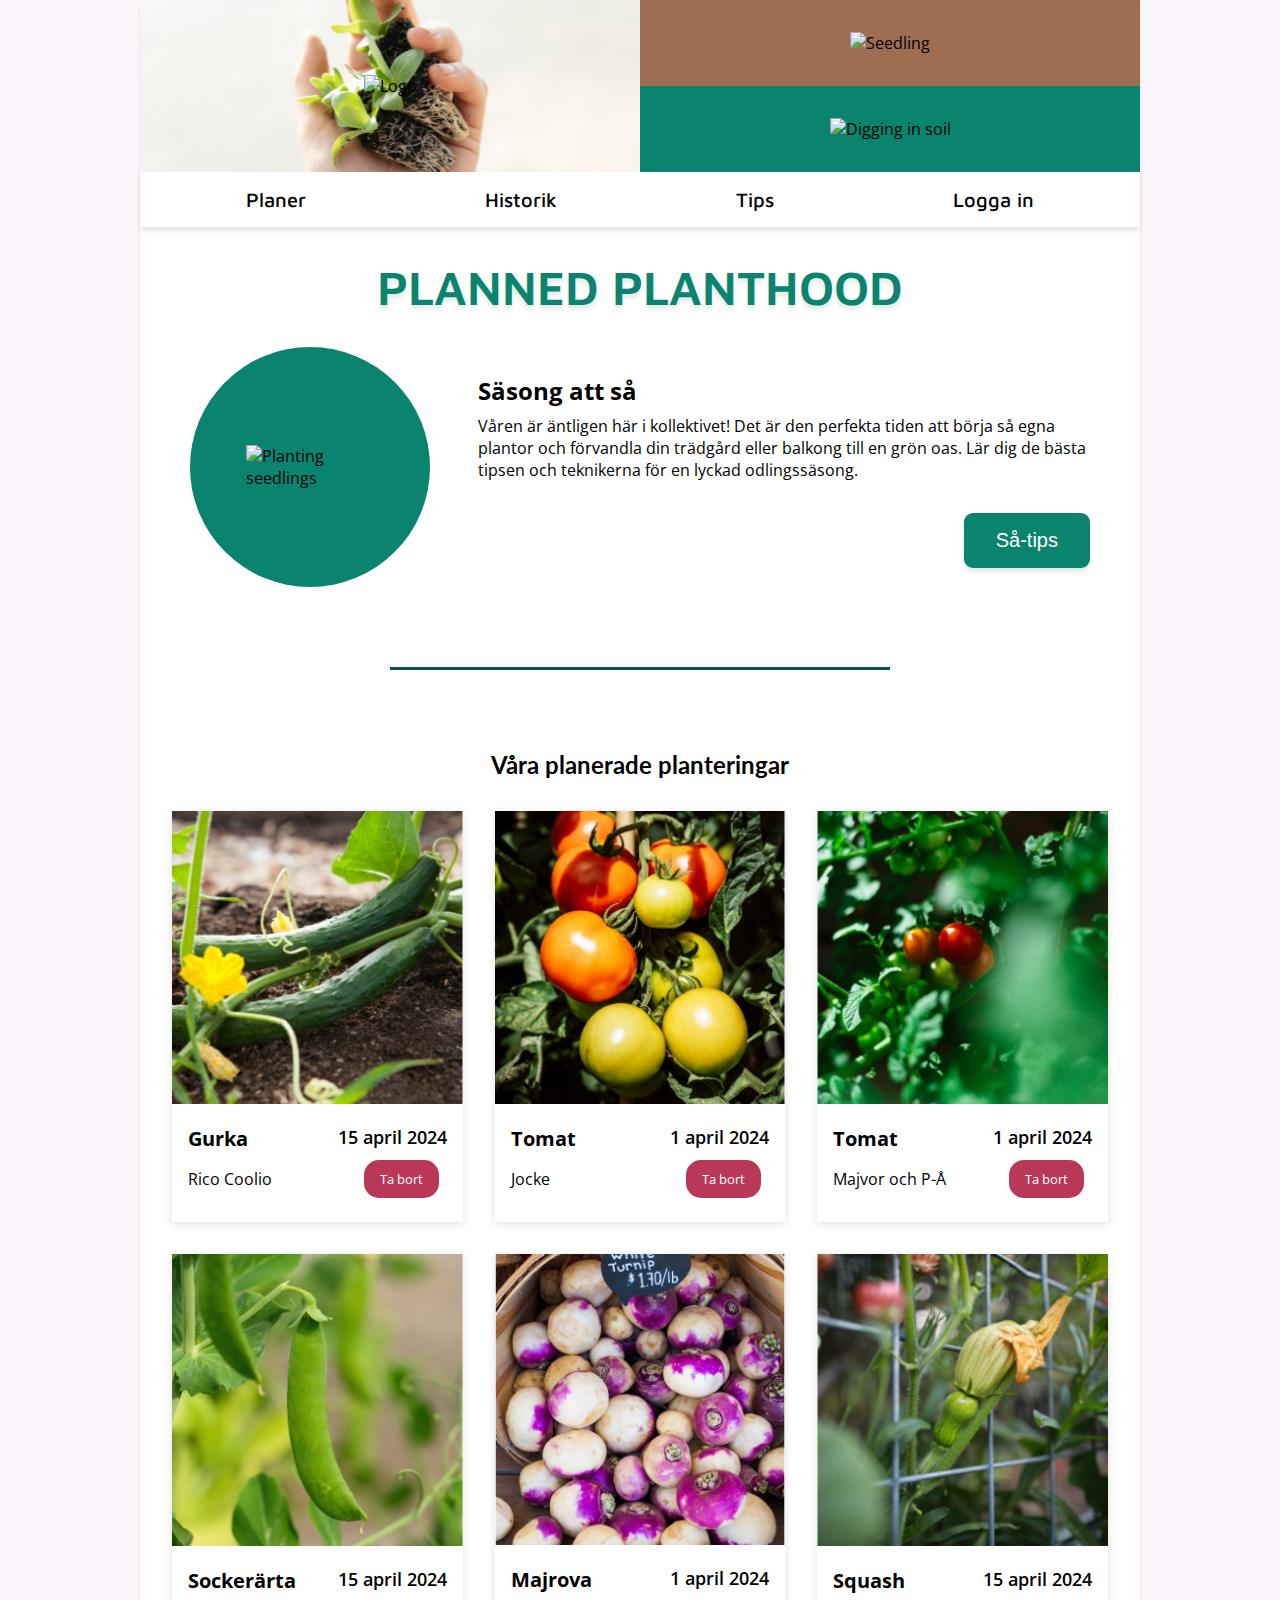
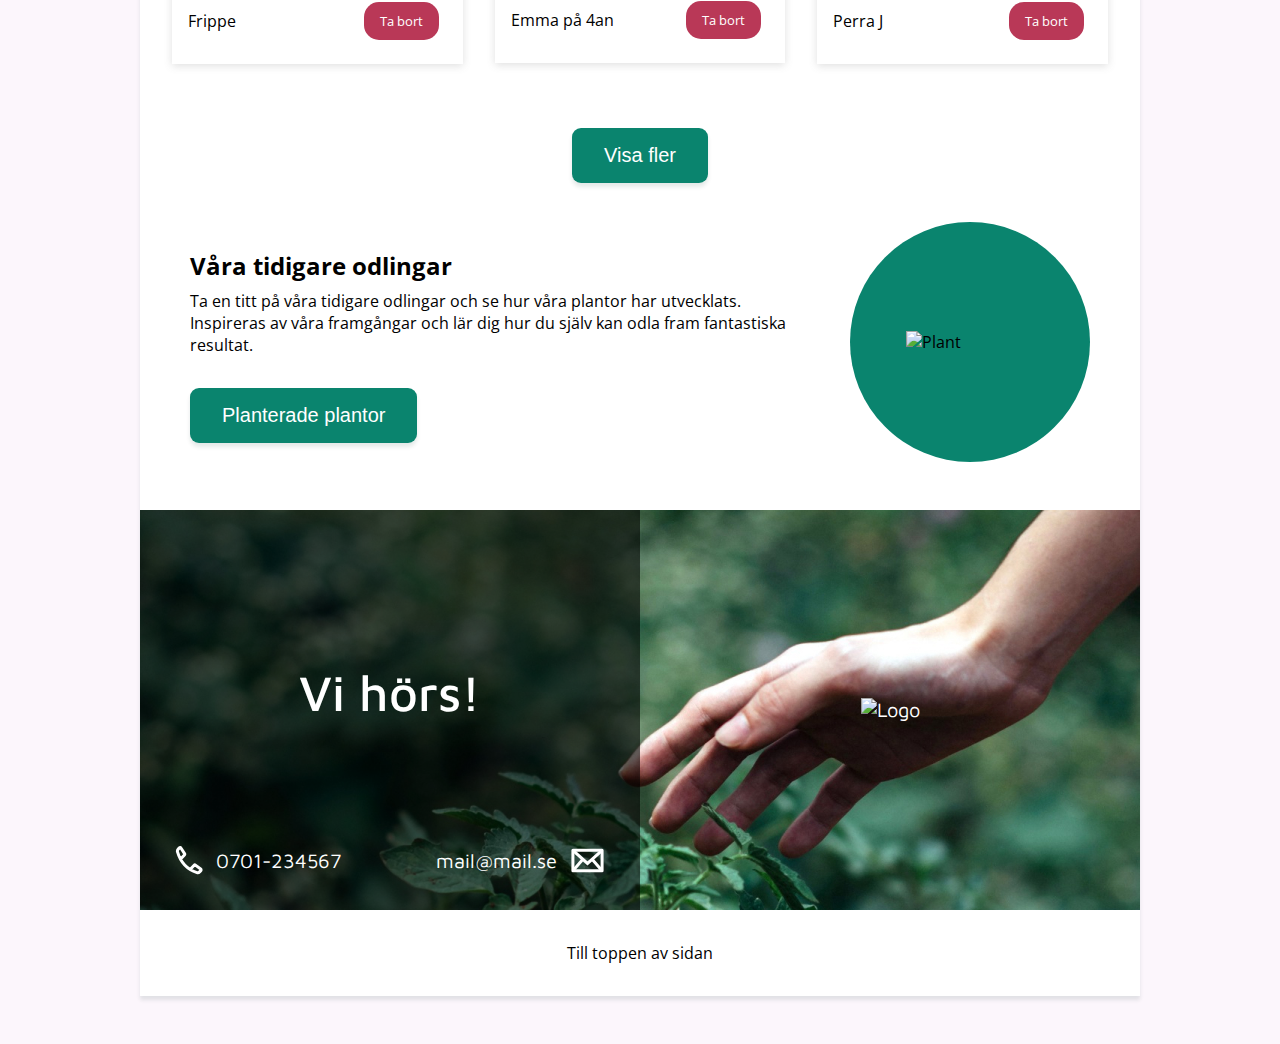
==== index.html @ ea532c71 "testing responsiveness" ====
<!DOCTYPE html>
<html lang="en">
  <head>
    <meta charset="UTF-8" />
    <meta name="viewport" content="width=device-width, initial-scale=1.0" />
    <title>Planned Planthood</title>
    <link rel="stylesheet" href="index.css" />
    <link rel="stylesheet" href="shared.css" />
    <link rel="icon" type="image/png" sizes="32x32" href="./assets/favicon.ico" />
  </head>
  <body>
    <main>
      <header>
        <section class="hero">
         <aside class="menu-svg"><a href="./mypage.html"><img src="assets/menu.svg" alt="Menu" /></a></aside>  <!-- For mobile view only -->
          <figure class="hero-box grid-1">
            <img src="./assets/Logo.svg" alt="Logo" />
            </figure>
          </aside>
          <aside class="hero-box grid-2">
            <img class="seedling" src="./assets/seedling.svg" alt="Seedling" />
          </aside>
          <aside class="hero-box grid-3">
            <img class="dig" src="./assets/dig.svg" alt="Digging in soil" />
          </aside>
        </section>
        <nav>
          <a>Planer</a>
          <a>Historik</a>
          <a>Tips</a>
          <a href="./mypage.html">Logga in</a>
        </nav>
      </header>
      <h1>PLANNED PLANTHOOD</h1>
      <article class="featured-article">
        <figure class="featured-img">
          <img src="./assets/Vectorseedpackage.svg" alt="Planting seedlings">
        </figure>
        <article class="top-article">
          <h2>Säsong att så</h2>
          <p>
            Våren är äntligen här i kollektivet! Det är den perfekta tiden att börja så egna plantor
            och förvandla din trädgård eller balkong till en grön oas. Lär dig de bästa tipsen och
            teknikerna för en lyckad odlingssäsong.
          </p>
          <button class="featured-btn">Så-tips</button>
        </article>
      </article>
      <div class="green-divider"></div>
      <section class="plantations">
        <h2>Våra planerade planteringar</h2>
        <section class="plant-grid">
          <article class="grid-box"> <figure><img src="./assets/gurka2.jpg" alt="Cucumber"></figure> <figcaption><h3>Gurka </h3><p class="date">15 april 2024</p> <p>Rico Coolio</p> <button class="remove-btn">Ta bort</button> <img class="remove-icon" src="./assets/trashcan.jpg" alt="Ta bort" /></figcaption></article>
          <article class="grid-box "><figure><img src="./assets/tomat1.jpg" alt="Tomato"></figure> <figcaption><h3>Tomat</h3><p class="date">1 april 2024</p> <p>Jocke</p> <button class="remove-btn">Ta bort</button> <img class="remove-icon" src="./assets/trashcan.jpg" alt="Ta bort" /> </figcaption></article>
          <article class="grid-box "><figure><img src="./assets/tomat2.jpg" alt="Tomato"></figure> <figcaption><h3>Tomat </h3><p class="date">1 april 2024</p> <p> Majvor och P-Å</p><button class="remove-btn">Ta bort</button> <img class="remove-icon" src="./assets/trashcan.jpg" alt="Ta bort" /> </figcaption></article>
          <article class="grid-box "><figure><img src="./assets/sockerärta.jpg" alt="Sockerärta"></figure> <figcaption><h3>Sockerärta </h3><p class="date">15 april 2024</p> <p>Frippe</p> <button class="remove-btn">Ta bort</button> <img class="remove-icon" src="./assets/trashcan.jpg" alt="Ta bort" /> </figcaption></article>
          <article class="grid-box "><figure><img src="./assets/majrova.jpg" alt="Majrova"></figure> <figcaption><h3>Majrova </h3><p class="date">1 april 2024</p> <p>Emma på 4an</p> <button class="remove-btn">Ta bort</button> <img class="remove-icon" src="./assets/trashcan.jpg" alt="Ta bort" /> </figcaption></article>
          <article class="grid-box "><figure><img src="./assets/squash.jpg" alt="Squash"></figure> <figcaption><h3>Squash </h3><p class="date">15 april 2024 </p><p>Perra J</p><button class="remove-btn">Ta bort</button> <img class="remove-icon" src="./assets/trashcan.jpg" alt="Ta bort" /> </figcaption></article>
        </section>
        <div class="grid-btn">
          <button class="featured-btn grid-btn">Visa fler</button>
        </div>
      </section>
      <article class="featured-article bottom">
        <figure class="featured-img">
          <img src="./assets/plant.svg" alt="Plant">
        </figure>
        <aside class="bottom-article">
          <h2>Våra tidigare odlingar</h2>
          <p>
            Ta en titt på våra tidigare odlingar och se hur våra plantor har utvecklats. Inspireras
            av våra framgångar och lär dig hur du själv kan odla fram fantastiska resultat.
          </p>
          <button class="featured-btn">Planterade plantor</button>
        </aside>
      </article>
      <footer>
        <div class="footer-left">
          <h2>Vi hörs!</h2>
          <div class="contact-info">
            <p><img src="./assets/phone.svg" alt="Phone" />0701-234567</p>
            <p>mail@mail.se <img src="./assets/envelope.svg" alt="Mail" /></p>
          </div>
        </div>
        <div class="footer-right">
          <figure class="logo">
            <img src="./assets/Logo.svg" alt="Logo" />
          </figure>
        </div>
      </footer>
      <section class="end-info">
        <a href="#top"> Till toppen av sidan</a>
      </section>
    </main>
  </body>
</html>
---- index.css ----
/*Header*/

header {
  display: flex;
  flex-direction: column;
  align-items: center;
  justify-content: center;
  width: 100%;
  /* max-height: 20rem */
}

.hero {
  display: grid;
  grid-template-columns: 1fr 1fr;
  width: 100%;
  position: relative;
}

.menu-svg {
  display: none;
}

.grid-1 {
  grid-row: 1 / 3;
  grid-column: 1 / 2;
  background-image: url("./assets/hero-img.jpg");
  background-repeat: no-repeat;
  background-position: center;
  background-size: cover;
}

.hero-box {
  display: flex;
  align-items: center;
  justify-content: center;
}

.grid-2 {
  grid-column: 2 / 3;
  grid-row: 1 / 2;
  background-color: var(--brown);
}

.grid-3 {
  grid-column: 2 / 3;
  grid-row: 2 / 3;
  background-color: var(--green);
}

.hero-box img {
  max-width: 70%;
  padding: 2rem 0;
}

/*First article*/

.featured-article {
  display: flex;
  align-items: center;
  width: 90%;
  font-size: 16px;
}

.featured-img {
  display: flex;
  justify-content: center;
  align-items: center;
  flex-direction: column;
  background-color: var(--green);
  border-radius: 50%;
  padding: 3rem;
  height: 15rem;
  width: 15rem;
}

.featured-img img {
  padding: 1rem;
  width: 10rem;
}

.top-article {
  display: flex;
  flex-direction: column;
  width: 90%;
  margin-left: 3rem;
}

.featured-article h2 {
  margin: 0.5rem 0;
}

.featured-btn {
  font-size: 20px;
  padding: 1rem 2rem;
  align-self: flex-end;
}

h1 {
  font-family: "Maven Pro", sans-serif;
  text-align: center;
  font-size: 48px;
  font-weight: 600;
  color: var(--green);
  margin: 2rem 0;
  text-shadow: var(--shadow);
}

.green-divider {
  background-color: #055647;
  height: 0.2rem;
  width: 50%;
  margin: 5rem 0;
  align-self: center;
}

/*Plant grid*/
.plantations > h2 {
  text-align: center;
  margin-bottom: 2rem;
  font-family: "Lato", sans-serif;
}

.plant-grid {
  display: grid;
  grid-template-columns: repeat(3, 1fr);
  align-items: start;
  justify-items: center;
  margin: 2rem;
  gap: 2rem;

  img {
    width: 90%;
  }
}

.grid-box {
  box-shadow: rgba(99, 99, 99, 0.2) 0px 2px 8px 0px;

  figcaption {
    display: grid;
    grid-template-columns: 1fr 1fr;
    justify-items: stretch;
    align-items: stretch;
    padding: 1rem;
  }

  img {
    width: 100%;
  }

  p {
    margin: 1rem 0;
  }

  figcaption h3 {
    font-size: 20px;
  }

  figcaption .date {
    text-align: end;
    font-weight: 600;
    font-size: 18px;
    margin: 0;
  }

  figcaption .remove-btn {
    width: fit-content;
    justify-self: end;
    margin: 0.5rem;
    background-color: #b93857;
    color: white;
    padding: 0 1rem;
    border-radius: 15px;
    border: none;
    font-family: "Open Sans", sans-serif;
  }

  figcaption .remove-icon {
    display: none;
  }
}

.grid-btn {
  display: flex;
  justify-content: center;
  margin: 0 0 1.2rem 0;
}

/*Second article*/

.bottom-article {
  width: 80%;
  font-size: 16px;
  margin-right: 3rem;
}

.bottom {
  flex-direction: row-reverse;
}

.bottom-article button {
  align-self: flex-start;
}

/*Footer*/

footer {
  display: grid;
  grid-template-columns: 1fr 1fr;
  width: 100%;
  margin-top: 3rem;
  background-image: url("./assets/footer.jpg");
  background-size: cover;
  background-position: center;
  color: white;
  min-height: 400px;
  font-family: "Maven Pro", sans-serif;
  font-size: 20px;
}

footer .footer-left {
  background-color: rgba(0, 0, 0, 0.6);
  color: #ffff;
  display: flex;
  flex-direction: column;
  justify-content: center;
  align-items: center;
  padding: 2rem;
}

footer h2 {
  display: flex;
  justify-content: center;
  align-items: center;
  font-size: 50px;
  font-weight: 500;
  height: 100%;
}

footer .footer-right {
  display: flex;
  justify-content: center;
  align-items: center;
}

footer .logo {
  padding: 1rem;
}

footer .contact-info {
  display: flex;
  align-items: center;
  justify-content: space-between;
  width: 100%;
  padding: 0 0.2rem;
}

footer .contact-info p {
  display: flex;
  align-items: center;
  gap: 0 0.8rem;
}

.end-info {
  padding: 2rem;
  grid-column: 1/3;
  text-align: center;
}

/** Media queries **/

@media (max-width: 800px) {
  main {
    margin-bottom: 0;
  }

  .hero {
    grid-template-columns: 1fr 1fr;
    grid-template-rows: auto auto auto;
    box-shadow: var(--shadow);
  }

  .menu-svg {
    position: absolute;
    top: 10px;
    right: 10px;
    z-index: 10;
    display: block;
    cursor: pointer;
  }

  .grid-1 {
    grid-column: 1 / 4;
    grid-row: 1 / 2;
    min-height: 60vh;
  }

  .grid-2 {
    grid-column: 1 / 2;
    grid-row: 2 / 3;
  }

  .grid-3 {
    grid-column: 2 / 4;
    grid-row: 2 / 3;
  }

  .hero-box {
    padding: 1rem;
  }

  .hero-box img {
    width: 60%;
  }

  h1 {
    font-size: 34px;
  }

  h2 {
    font-size: 22px;
  }

  .featured-btn {
    padding: 0.5rem 1.1rem;
    font-size: 18px;
  }

  .plant-grid {
    grid-template-columns: repeat(2, 1fr);
    gap: 1rem;
    margin: 1rem;
  }

  .featured-article {
    flex-direction: column-reverse;
  }

  .green-divider {
    margin: 2rem 0;
  }

  .bottom {
    flex-direction: column;
  }

  .top-article,
  .featured-btn,
  .bottom-article {
    align-self: center;
    text-align: center;
    margin: 0;
  }

  .featured-img {
    margin: 1.5rem 0;
  }

  .grid-box {

    figcaption .date,
    p {
      font-size: 10px;
    }

    figcaption h3 {
      font-size: 14px;
    }

    figcaption .remove-btn {
      display: none;
    }

    figcaption .remove-icon {
      display: block;
      width: 20px;
      height: 20px;
      align-self: center;
      justify-self: end;
      cursor: pointer;
    }

  }

  .bottom-article button {
    align-self: center;
  }

  footer {
    grid-template-columns: 1fr;
    grid-template-rows: 1fr 1fr;

    h2 {
      font-size: 30px;
    }
 

  .footer-right {
    grid-row: 1/2;
  }

  .footer-right img {
    padding: 2rem 0;
  }

  .footer-left {
    grid-row: 2/3;
  }

  .contact-info {
    padding: 0;
  }

  .contact-info p {
    gap: 0.5rem;
  }
}
 
}

@media (max-width: 600px) {
  h1 {
    font-size: 25px;
  }

  /* .plant-grid {
    grid-template-columns: 1fr;
  }
*/
}
---- shared.css ----
@import url("https://fonts.googleapis.com/css2?family=Maven+Pro:wght@400..900&display=swap");
@import url("https://fonts.googleapis.com/css2?family=Open+Sans:ital,wght@0,300..800;1,300..800&display=swap");
@import url("https://fonts.googleapis.com/css2?family=Lato:ital,wght@0,100;0,300;0,400;0,700;0,900;1,100;1,300;1,400;1,700;1,900&display=swap");
@import url("https://fonts.googleapis.com/css2?family=Inter:wght@100..900&display=swap");

:root {
  --green: #0a846e;
  --greenheader: #055647;
  --brown: #9e6d52;
  --shadow: 0 4px 4px rgba(3, 56, 47, 0.11);
}

* {
  margin: 0;
  padding: 0;
  box-sizing: border-box;
}

body {
  background-color: #fcf6fc;
  display: flex;
  flex-direction: column;
  align-items: center;
  font-family: "Open Sans", sans-serif;
  
}

main {
  background-color: #ffff;
  max-width: 1000px;
  display: flex;
  flex-direction: column;
  align-items: center;
  margin-bottom: 3rem;
  box-shadow: var(--shadow);
}

nav {
  display: flex;
  justify-content: space-around;
  width: 100%;
  padding: 1rem;
  font-family: "Maven Pro", sans-serif;
  font-size: 20px;
  color: #055647;
  font-weight: 500;
  box-shadow: 0 4px 4px rgba(3, 56, 47, 0.11);
}

a,
button {
  cursor: pointer;
}

button:hover {
  transform: scale(1.1);
  transition: 0.2s ease-in-out;
}

a {
  text-decoration: none;
  color: black;
  transition: 0.2s ease-in-out;
}

a:hover {
  transform: scale(1.1);
}

.menu-svg {
  display: none;
}

.featured-btn {
  background-color: var(--green);
  color: #ffff;
  border-radius: 9px;
  box-shadow: var(--shadow);
  border: none;
  width: max-content;
  margin-top: 2rem;
  font-weight: 500;
}

.end-info {
  padding: 2rem;
  grid-column: 1/3;
  text-align: center;
}

@media (max-width: 800px) {
  main {
    width: 100%;
    margin-bottom: 0;
  }

  nav {
    display: none;
  }

  .menu-svg {
    position: absolute;
    top: 10px;
    right: 10px;
    z-index: 10;
    display: block;
    cursor: pointer;
  }

  .featured-btn {
    font-weight: 400;
  }
}
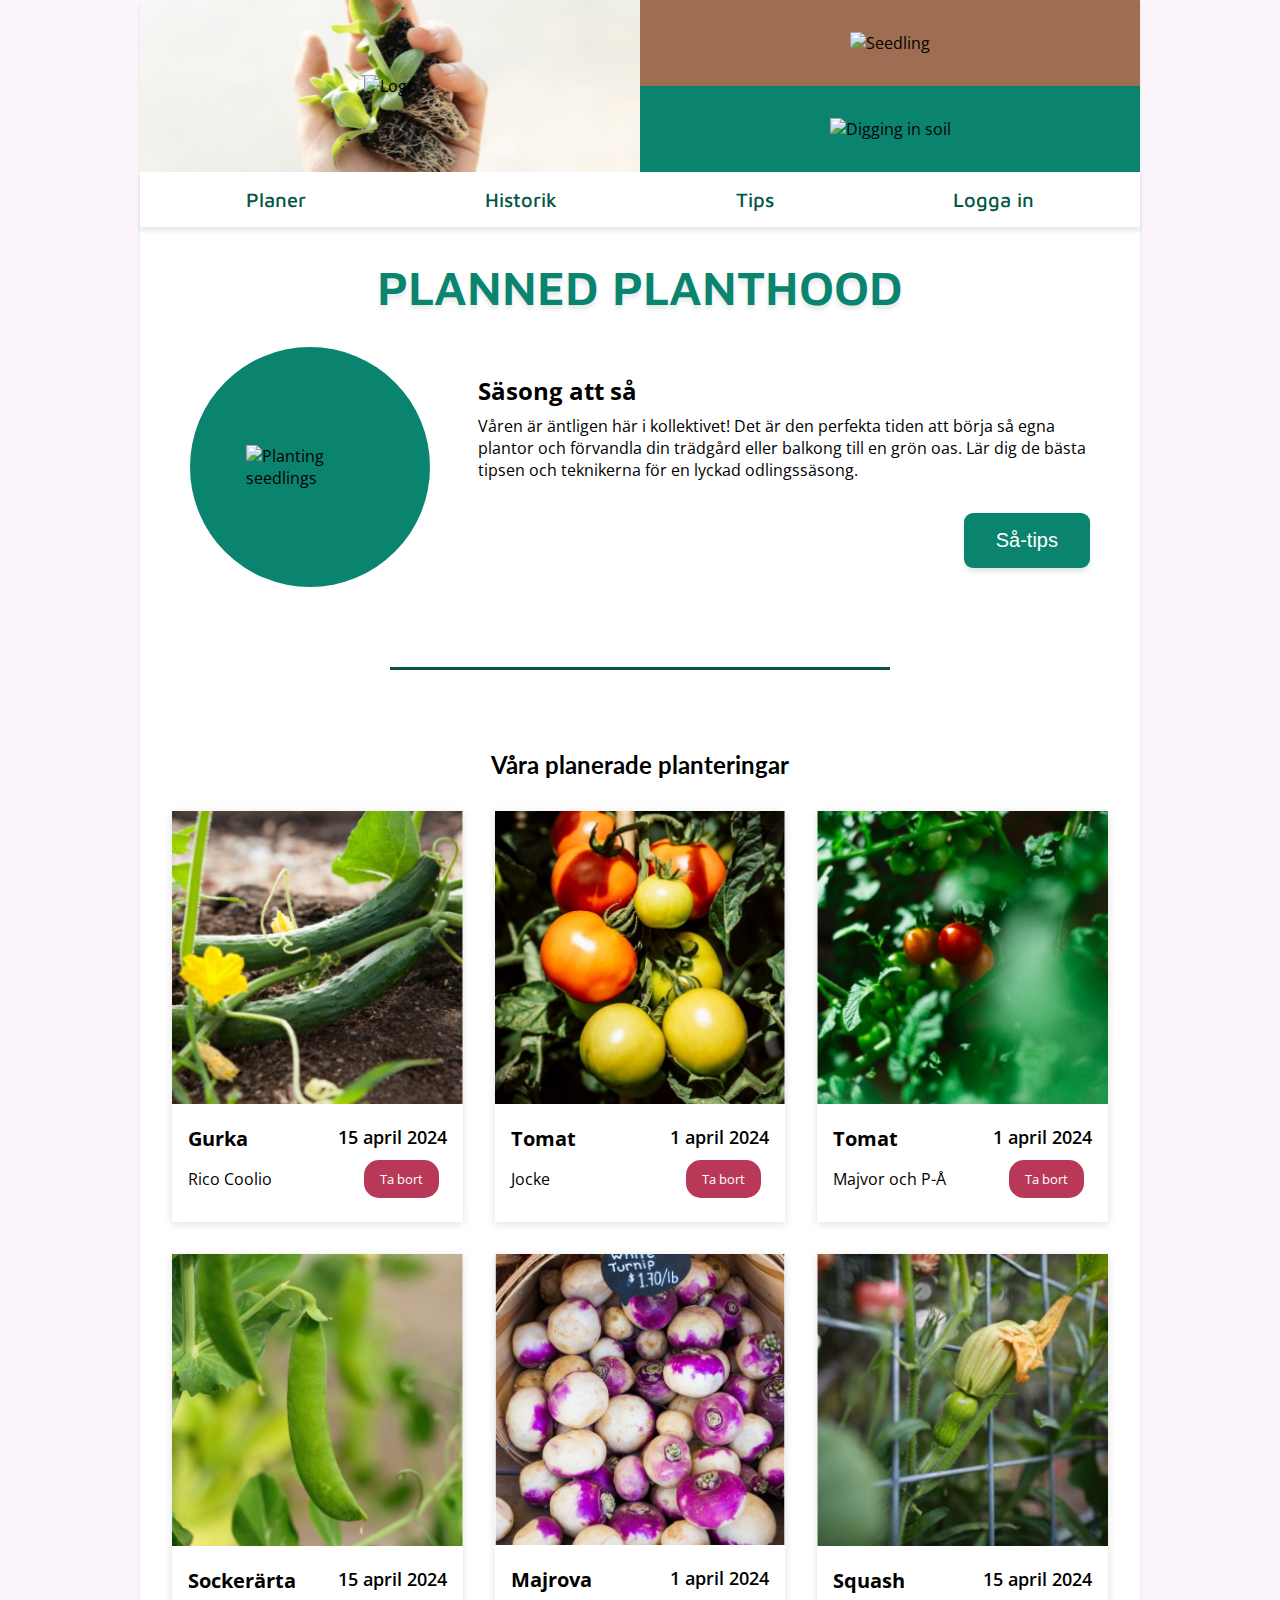
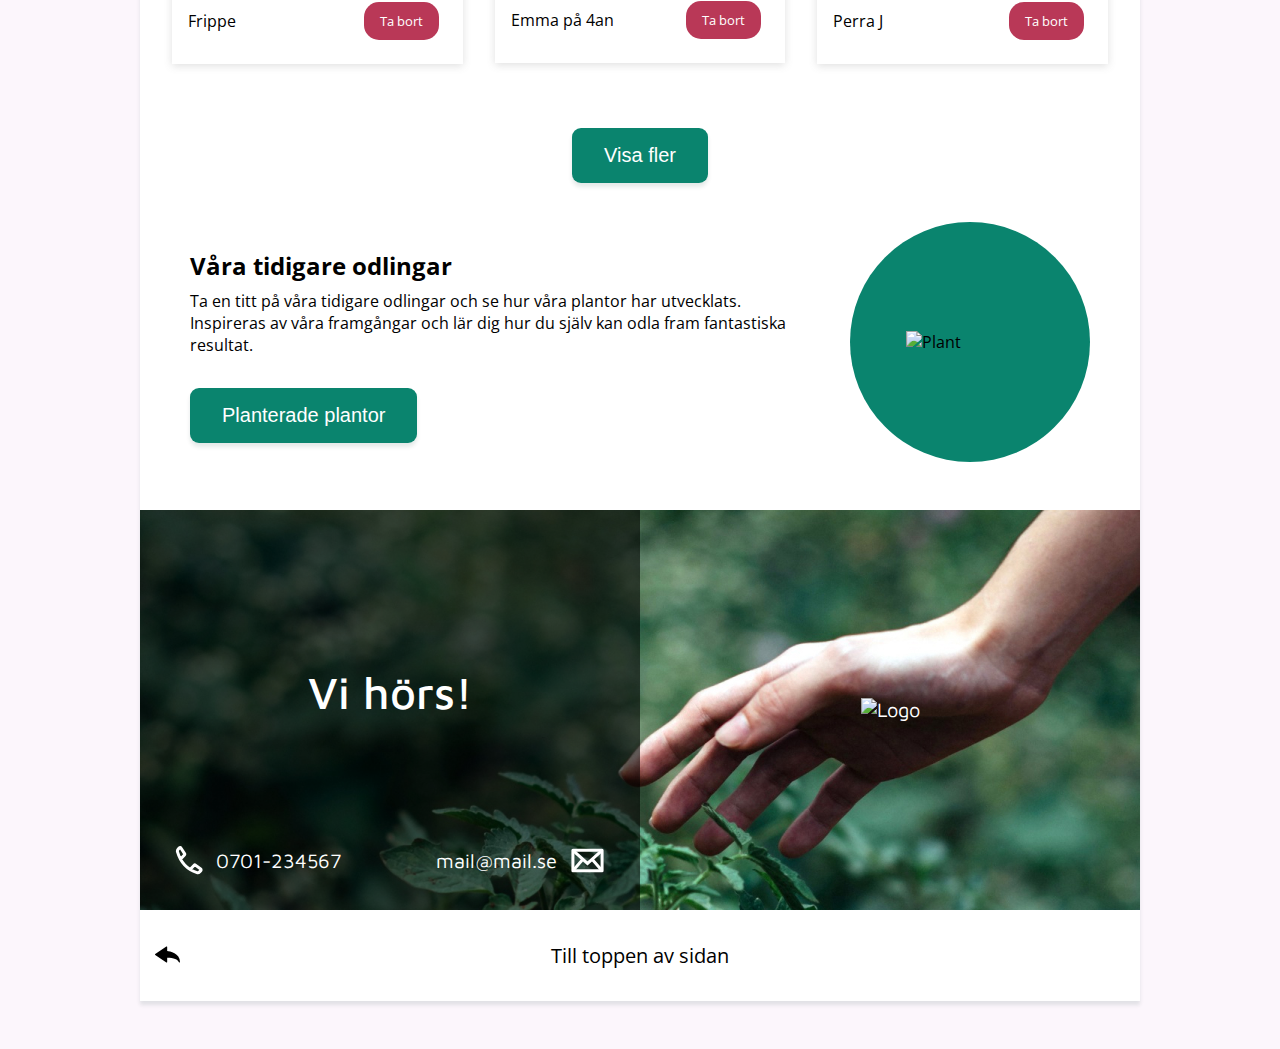
==== commit 260c2bf9: "some styling and responsiveness tweaks" ====
--- a/index.html
+++ b/index.html
@@ -9,7 +9,7 @@
     <link rel="icon" type="image/png" sizes="32x32" href="./assets/favicon.ico" />
   </head>
   <body>
-    <main>
+    <div class="wrapper"> 
       <header>
         <section class="hero">
          <aside class="menu-svg"><a href="./mypage.html"><img src="assets/menu.svg" alt="Menu" /></a></aside>  <!-- For mobile view only -->
@@ -31,6 +31,7 @@
           <a href="./mypage.html">Logga in</a>
         </nav>
       </header>
+      <main>
       <h1>PLANNED PLANTHOOD</h1>
       <article class="featured-article">
         <figure class="featured-img">
@@ -74,6 +75,7 @@
           <button class="featured-btn">Planterade plantor</button>
         </aside>
       </article>
+      </main>
       <footer>
         <div class="footer-left">
           <h2>Vi hörs!</h2>
@@ -89,8 +91,10 @@
         </div>
       </footer>
       <section class="end-info">
+        <a href="./mypage.html"><img class="back-arrow" src="./assets/back-arrow.svg" alt="Go back"></a>
         <a href="#top"> Till toppen av sidan</a>
       </section>
-    </main>
+    
+    </div>
   </body>
 </html>
--- a/index.css
+++ b/index.css
@@ -35,14 +35,20 @@
   justify-content: center;
 }
 
+.grid-2,
+.grid-3 {
+  grid-column: 2 / 3;
+  display: flex;
+  align-items: center;
+  justify-content: center;
+}
+
 .grid-2 {
-  grid-column: 2 / 3;
   grid-row: 1 / 2;
   background-color: var(--brown);
 }
 
 .grid-3 {
-  grid-column: 2 / 3;
   grid-row: 2 / 3;
   background-color: var(--green);
 }
@@ -130,53 +136,6 @@
 
   img {
     width: 90%;
-  }
-}
-
-.grid-box {
-  box-shadow: rgba(99, 99, 99, 0.2) 0px 2px 8px 0px;
-
-  figcaption {
-    display: grid;
-    grid-template-columns: 1fr 1fr;
-    justify-items: stretch;
-    align-items: stretch;
-    padding: 1rem;
-  }
-
-  img {
-    width: 100%;
-  }
-
-  p {
-    margin: 1rem 0;
-  }
-
-  figcaption h3 {
-    font-size: 20px;
-  }
-
-  figcaption .date {
-    text-align: end;
-    font-weight: 600;
-    font-size: 18px;
-    margin: 0;
-  }
-
-  figcaption .remove-btn {
-    width: fit-content;
-    justify-self: end;
-    margin: 0.5rem;
-    background-color: #b93857;
-    color: white;
-    padding: 0 1rem;
-    border-radius: 15px;
-    border: none;
-    font-family: "Open Sans", sans-serif;
-  }
-
-  figcaption .remove-icon {
-    display: none;
   }
 }
 
@@ -216,49 +175,48 @@
   min-height: 400px;
   font-family: "Maven Pro", sans-serif;
   font-size: 20px;
-}
-
-footer .footer-left {
-  background-color: rgba(0, 0, 0, 0.6);
-  color: #ffff;
-  display: flex;
-  flex-direction: column;
-  justify-content: center;
-  align-items: center;
-  padding: 2rem;
-}
-
-footer h2 {
-  display: flex;
-  justify-content: center;
-  align-items: center;
-  font-size: 50px;
-  font-weight: 500;
-  height: 100%;
-}
-
-footer .footer-right {
-  display: flex;
-  justify-content: center;
-  align-items: center;
-}
-
-footer .logo {
-  padding: 1rem;
-}
-
-footer .contact-info {
-  display: flex;
-  align-items: center;
-  justify-content: space-between;
-  width: 100%;
-  padding: 0 0.2rem;
-}
-
-footer .contact-info p {
-  display: flex;
-  align-items: center;
-  gap: 0 0.8rem;
+
+  .footer-left {
+    background-color: rgba(0, 0, 0, 0.6);
+    display: flex;
+    flex-direction: column;
+    justify-content: center;
+    align-items: center;
+    padding: 2rem;
+  }
+
+  h2 {
+    display: flex;
+    justify-content: center;
+    align-items: center;
+    font-size: 45px;
+    font-weight: 500;
+    height: 100%;
+  }
+
+  .footer-right {
+    display: flex;
+    justify-content: center;
+    align-items: center;
+  }
+
+  .logo {
+    padding: 1rem;
+  }
+
+  .contact-info {
+    display: flex;
+    align-items: center;
+    justify-content: space-between;
+    width: 100%;
+    padding: 0 0.2rem;
+  }
+
+  .contact-info p {
+    display: flex;
+    align-items: center;
+    gap: 0 0.8rem;
+  }
 }
 
 .end-info {
@@ -274,43 +232,36 @@
     margin-bottom: 0;
   }
 
-  .hero {
-    grid-template-columns: 1fr 1fr;
-    grid-template-rows: auto auto auto;
-    box-shadow: var(--shadow);
-  }
-
-  .menu-svg {
-    position: absolute;
-    top: 10px;
-    right: 10px;
-    z-index: 10;
-    display: block;
-    cursor: pointer;
-  }
-
-  .grid-1 {
-    grid-column: 1 / 4;
-    grid-row: 1 / 2;
-    min-height: 60vh;
-  }
-
-  .grid-2 {
-    grid-column: 1 / 2;
-    grid-row: 2 / 3;
-  }
-
-  .grid-3 {
-    grid-column: 2 / 4;
-    grid-row: 2 / 3;
-  }
-
-  .hero-box {
-    padding: 1rem;
-  }
-
-  .hero-box img {
-    width: 60%;
+  header {
+    .hero {
+      grid-template-columns: 1fr 1fr;
+      grid-template-rows: auto auto auto;
+      box-shadow: var(--shadow);
+    }
+
+    .grid-1 {
+      grid-column: 1 / 4;
+      grid-row: 1 / 2;
+      min-height: 60vh;
+    }
+
+    .grid-2 {
+      grid-column: 1 / 2;
+      grid-row: 2 / 3;
+    }
+
+    .grid-3 {
+      grid-column: 2 / 4;
+      grid-row: 2 / 3;
+    }
+
+    .hero-box {
+      padding: 1rem;
+    }
+
+    .hero-box img {
+      width: 60%;
+    }
   }
 
   h1 {
@@ -356,32 +307,6 @@
     margin: 1.5rem 0;
   }
 
-  .grid-box {
-
-    figcaption .date,
-    p {
-      font-size: 10px;
-    }
-
-    figcaption h3 {
-      font-size: 14px;
-    }
-
-    figcaption .remove-btn {
-      display: none;
-    }
-
-    figcaption .remove-icon {
-      display: block;
-      width: 20px;
-      height: 20px;
-      align-self: center;
-      justify-self: end;
-      cursor: pointer;
-    }
-
-  }
-
   .bottom-article button {
     align-self: center;
   }
@@ -391,40 +316,38 @@
     grid-template-rows: 1fr 1fr;
 
     h2 {
-      font-size: 30px;
-    }
- 
-
-  .footer-right {
-    grid-row: 1/2;
-  }
-
-  .footer-right img {
-    padding: 2rem 0;
-  }
-
-  .footer-left {
-    grid-row: 2/3;
-  }
-
-  .contact-info {
-    padding: 0;
-  }
-
-  .contact-info p {
-    gap: 0.5rem;
-  }
-}
- 
+      font-size: 35px;
+    }
+
+    .footer-right {
+      grid-row: 1/2;
+    }
+
+    .footer-right img {
+      padding: 2rem 0;
+    }
+
+    .footer-left {
+      grid-row: 2/3;
+      padding: 1rem;
+    }
+
+    .contact-info {
+      padding: 0;
+
+      img {
+        width: 15%;
+      }
+    }
+
+    .contact-info p {
+      gap: 0.5rem;
+    }
+  }
 }
 
 @media (max-width: 600px) {
   h1 {
     font-size: 25px;
   }
-
-  /* .plant-grid {
-    grid-template-columns: 1fr;
-  }
-*/
-}
+}
--- a/shared.css
+++ b/shared.css
@@ -22,29 +22,41 @@
   flex-direction: column;
   align-items: center;
   font-family: "Open Sans", sans-serif;
-  
-}
-
-main {
+}
+
+.wrapper {
   background-color: #ffff;
   max-width: 1000px;
+  margin-bottom: 3rem;
+  box-shadow: var(--shadow);
+}
+
+main {
   display: flex;
   flex-direction: column;
   align-items: center;
-  margin-bottom: 3rem;
-  box-shadow: var(--shadow);
-}
-
-nav {
-  display: flex;
-  justify-content: space-around;
-  width: 100%;
-  padding: 1rem;
-  font-family: "Maven Pro", sans-serif;
-  font-size: 20px;
-  color: #055647;
-  font-weight: 500;
-  box-shadow: 0 4px 4px rgba(3, 56, 47, 0.11);
+  justify-content: center;
+}
+
+header {
+  nav {
+    display: flex;
+    justify-content: space-around;
+    width: 100%;
+    padding: 1rem;
+    font-family: "Maven Pro", sans-serif;
+    font-size: 20px;
+    background-color: white;
+    font-weight: 500;
+    box-shadow: 0 4px 4px rgba(3, 56, 47, 0.11);
+  }
+  nav a {
+    color: #055647;
+  }
+
+  .menu-svg {
+    display: none;
+  }
 }
 
 a,
@@ -65,10 +77,6 @@
 
 a:hover {
   transform: scale(1.1);
-}
-
-.menu-svg {
-  display: none;
 }
 
 .featured-btn {
@@ -83,30 +91,116 @@
 }
 
 .end-info {
+  position: relative;
   padding: 2rem;
+  font-size: 20px;
   grid-column: 1/3;
   text-align: center;
+}
+
+.back-arrow {
+  position: absolute;
+  left: 15px;
+}
+
+.grid-box {
+  box-shadow: rgba(99, 99, 99, 0.2) 0px 2px 8px 0px;
+
+  figcaption {
+    display: grid;
+    grid-template-columns: 1fr 1fr;
+    justify-items: stretch;
+    align-items: stretch;
+    padding: 1rem;
+  }
+
+  img {
+    width: 100%;
+  }
+
+  p {
+    margin: 1rem 0;
+  }
+
+  figcaption h3 {
+    font-size: 20px;
+  }
+
+  figcaption .date {
+    text-align: end;
+    font-weight: 600;
+    font-size: 18px;
+    margin: 0;
+  }
+
+  figcaption .remove-btn {
+    width: fit-content;
+    justify-self: end;
+    margin: 0.5rem;
+    background-color: #b93857;
+    color: white;
+    padding: 0 1rem;
+    border-radius: 15px;
+    border: none;
+    font-family: "Open Sans", sans-serif;
+  }
+
+  figcaption .remove-icon {
+    display: none;
+  }
 }
 
 @media (max-width: 800px) {
   main {
     width: 100%;
+  }
+
+  .wrapper {
     margin-bottom: 0;
   }
 
-  nav {
-    display: none;
-  }
-
-  .menu-svg {
-    position: absolute;
-    top: 10px;
-    right: 10px;
-    z-index: 10;
-    display: block;
-    cursor: pointer;
-  }
-
+  header {
+    .menu-svg {
+      position: absolute;
+      top: 10px;
+      right: 10px;
+      z-index: 10;
+      display: block;
+      cursor: pointer;
+    }
+
+    nav {
+      display: none;
+    }
+  }
+
+  .grid-box {
+    figcaption {
+      padding: 0.5rem;
+    }
+
+    figcaption .date,
+    p {
+      font-size: 13px;
+    }
+
+    figcaption h3 {
+      font-size: 15px;
+    }
+
+    figcaption .remove-btn {
+      display: none;
+    }
+
+    figcaption .remove-icon {
+      display: block;
+      width: 20px;
+      height: 20px;
+      align-self: center;
+      justify-self: end;
+      cursor: pointer;
+    }
+  }
   .featured-btn {
     font-weight: 400;
   }
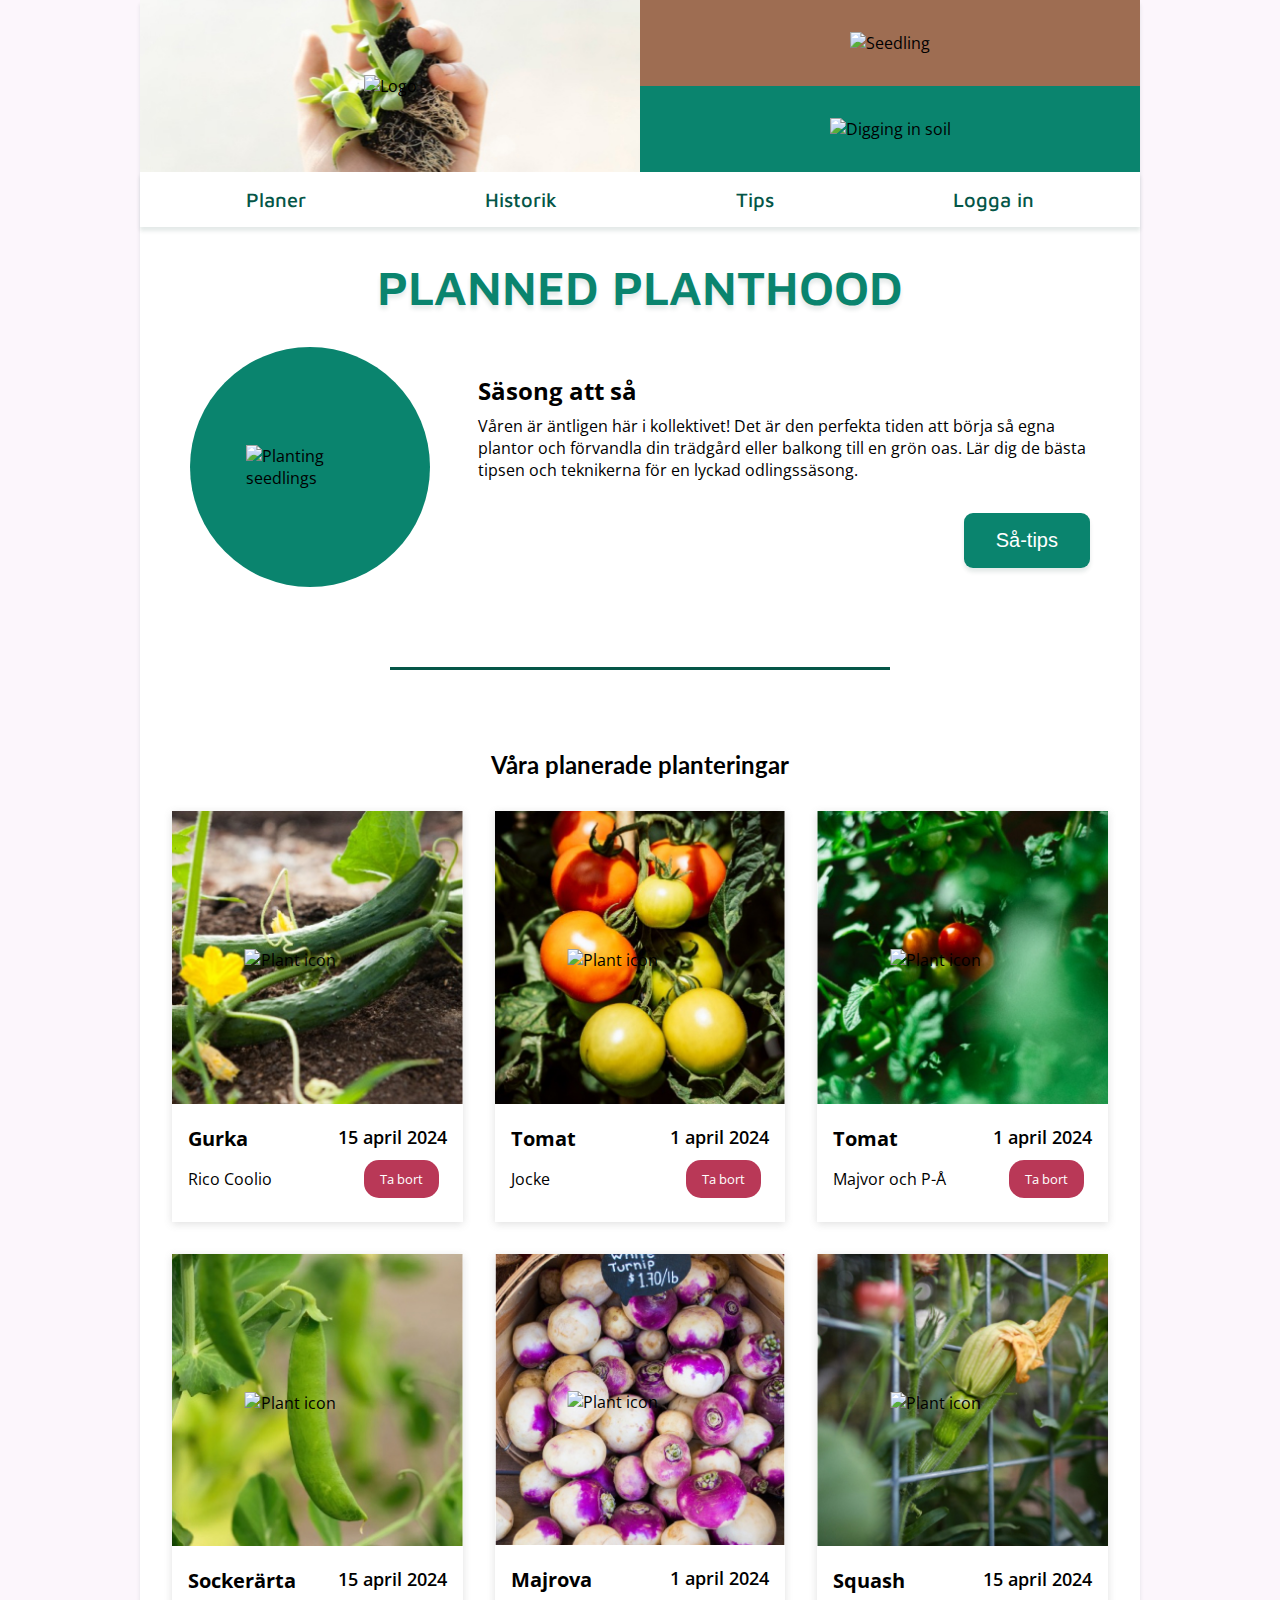
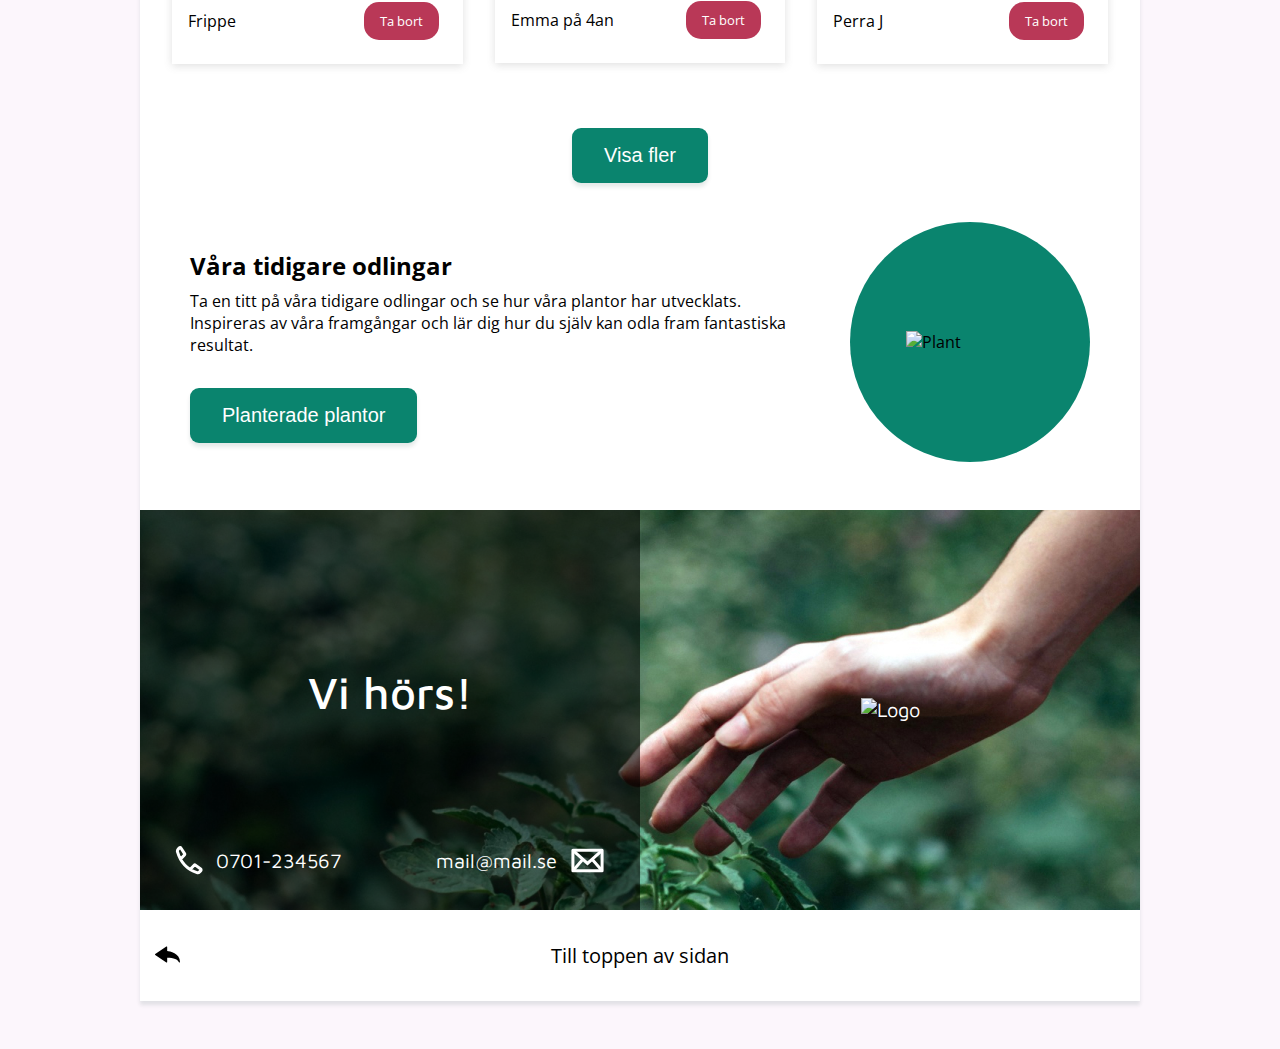
==== commit a2d30eea: "added icon overlay" ====
--- a/index.html
+++ b/index.html
@@ -51,12 +51,12 @@
       <section class="plantations">
         <h2>Våra planerade planteringar</h2>
         <section class="plant-grid">
-          <article class="grid-box"> <figure><img src="./assets/gurka2.jpg" alt="Cucumber"></figure> <figcaption><h3>Gurka </h3><p class="date">15 april 2024</p> <p>Rico Coolio</p> <button class="remove-btn">Ta bort</button> <img class="remove-icon" src="./assets/trashcan.jpg" alt="Ta bort" /></figcaption></article>
-          <article class="grid-box "><figure><img src="./assets/tomat1.jpg" alt="Tomato"></figure> <figcaption><h3>Tomat</h3><p class="date">1 april 2024</p> <p>Jocke</p> <button class="remove-btn">Ta bort</button> <img class="remove-icon" src="./assets/trashcan.jpg" alt="Ta bort" /> </figcaption></article>
-          <article class="grid-box "><figure><img src="./assets/tomat2.jpg" alt="Tomato"></figure> <figcaption><h3>Tomat </h3><p class="date">1 april 2024</p> <p> Majvor och P-Å</p><button class="remove-btn">Ta bort</button> <img class="remove-icon" src="./assets/trashcan.jpg" alt="Ta bort" /> </figcaption></article>
-          <article class="grid-box "><figure><img src="./assets/sockerärta.jpg" alt="Sockerärta"></figure> <figcaption><h3>Sockerärta </h3><p class="date">15 april 2024</p> <p>Frippe</p> <button class="remove-btn">Ta bort</button> <img class="remove-icon" src="./assets/trashcan.jpg" alt="Ta bort" /> </figcaption></article>
-          <article class="grid-box "><figure><img src="./assets/majrova.jpg" alt="Majrova"></figure> <figcaption><h3>Majrova </h3><p class="date">1 april 2024</p> <p>Emma på 4an</p> <button class="remove-btn">Ta bort</button> <img class="remove-icon" src="./assets/trashcan.jpg" alt="Ta bort" /> </figcaption></article>
-          <article class="grid-box "><figure><img src="./assets/squash.jpg" alt="Squash"></figure> <figcaption><h3>Squash </h3><p class="date">15 april 2024 </p><p>Perra J</p><button class="remove-btn">Ta bort</button> <img class="remove-icon" src="./assets/trashcan.jpg" alt="Ta bort" /> </figcaption></article>
+          <article class="grid-box"> <figure class="grid-img"><img src="./assets/gurka2.jpg" alt="Cucumber"> <img class="img-icon" src="./assets/plant.svg" alt="Plant icon"></figure> <figcaption><h3>Gurka </h3><p class="date">15 april 2024</p> <p>Rico Coolio</p> <button class="remove-btn">Ta bort</button> <img class="remove-icon" src="./assets/trashcan.jpg" alt="Ta bort" /></figcaption></article>
+          <article class="grid-box "><figure class="grid-img"><img src="./assets/tomat1.jpg" alt="Tomato"><img class="img-icon" src="./assets/plant.svg" alt="Plant icon"></figure> <figcaption><h3>Tomat</h3><p class="date">1 april 2024</p> <p>Jocke</p> <button class="remove-btn">Ta bort</button> <img class="remove-icon" src="./assets/trashcan.jpg" alt="Ta bort" /> </figcaption></article>
+          <article class="grid-box "><figure class="grid-img"><img src="./assets/tomat2.jpg" alt="Tomato"><img class="img-icon" src="./assets/plant.svg" alt="Plant icon"></figure> <figcaption><h3>Tomat </h3><p class="date">1 april 2024</p> <p> Majvor och P-Å</p><button class="remove-btn">Ta bort</button> <img class="remove-icon" src="./assets/trashcan.jpg" alt="Ta bort" /> </figcaption></article>
+          <article class="grid-box "><figure class="grid-img"><img src="./assets/sockerärta.jpg" alt="Sockerärta"><img class="img-icon" src="./assets/plant.svg" alt="Plant icon"></figure> <figcaption><h3>Sockerärta </h3><p class="date">15 april 2024</p> <p>Frippe</p> <button class="remove-btn">Ta bort</button> <img class="remove-icon" src="./assets/trashcan.jpg" alt="Ta bort" /> </figcaption></article>
+          <article class="grid-box "><figure class="grid-img"><img src="./assets/majrova.jpg" alt="Majrova"><img class="img-icon" src="./assets/plant.svg" alt="Plant icon"></figure> <figcaption><h3>Majrova </h3><p class="date">1 april 2024</p> <p>Emma på 4an</p> <button class="remove-btn">Ta bort</button> <img class="remove-icon" src="./assets/trashcan.jpg" alt="Ta bort" /> </figcaption></article>
+          <article class="grid-box "><figure class="grid-img"><img src="./assets/squash.jpg" alt="Squash"><img class="img-icon" src="./assets/plant.svg" alt="Plant icon"></figure> <figcaption><h3>Squash </h3><p class="date">15 april 2024 </p><p>Perra J</p><button class="remove-btn">Ta bort</button> <img class="remove-icon" src="./assets/trashcan.jpg" alt="Ta bort" /> </figcaption></article>
         </section>
         <div class="grid-btn">
           <button class="featured-btn grid-btn">Visa fler</button>
--- a/shared.css
+++ b/shared.css
@@ -106,6 +106,20 @@
 .grid-box {
   box-shadow: rgba(99, 99, 99, 0.2) 0px 2px 8px 0px;
 
+  .grid-img {
+  position: relative;
+  width: 100%;
+  height: auto;
+  }
+
+  .img-icon {
+    position: absolute;
+    top: 50%;
+    left: 50%;
+    transform: translate(-50%, -50%);
+    width: 50%;
+}
+
   figcaption {
     display: grid;
     grid-template-columns: 1fr 1fr;
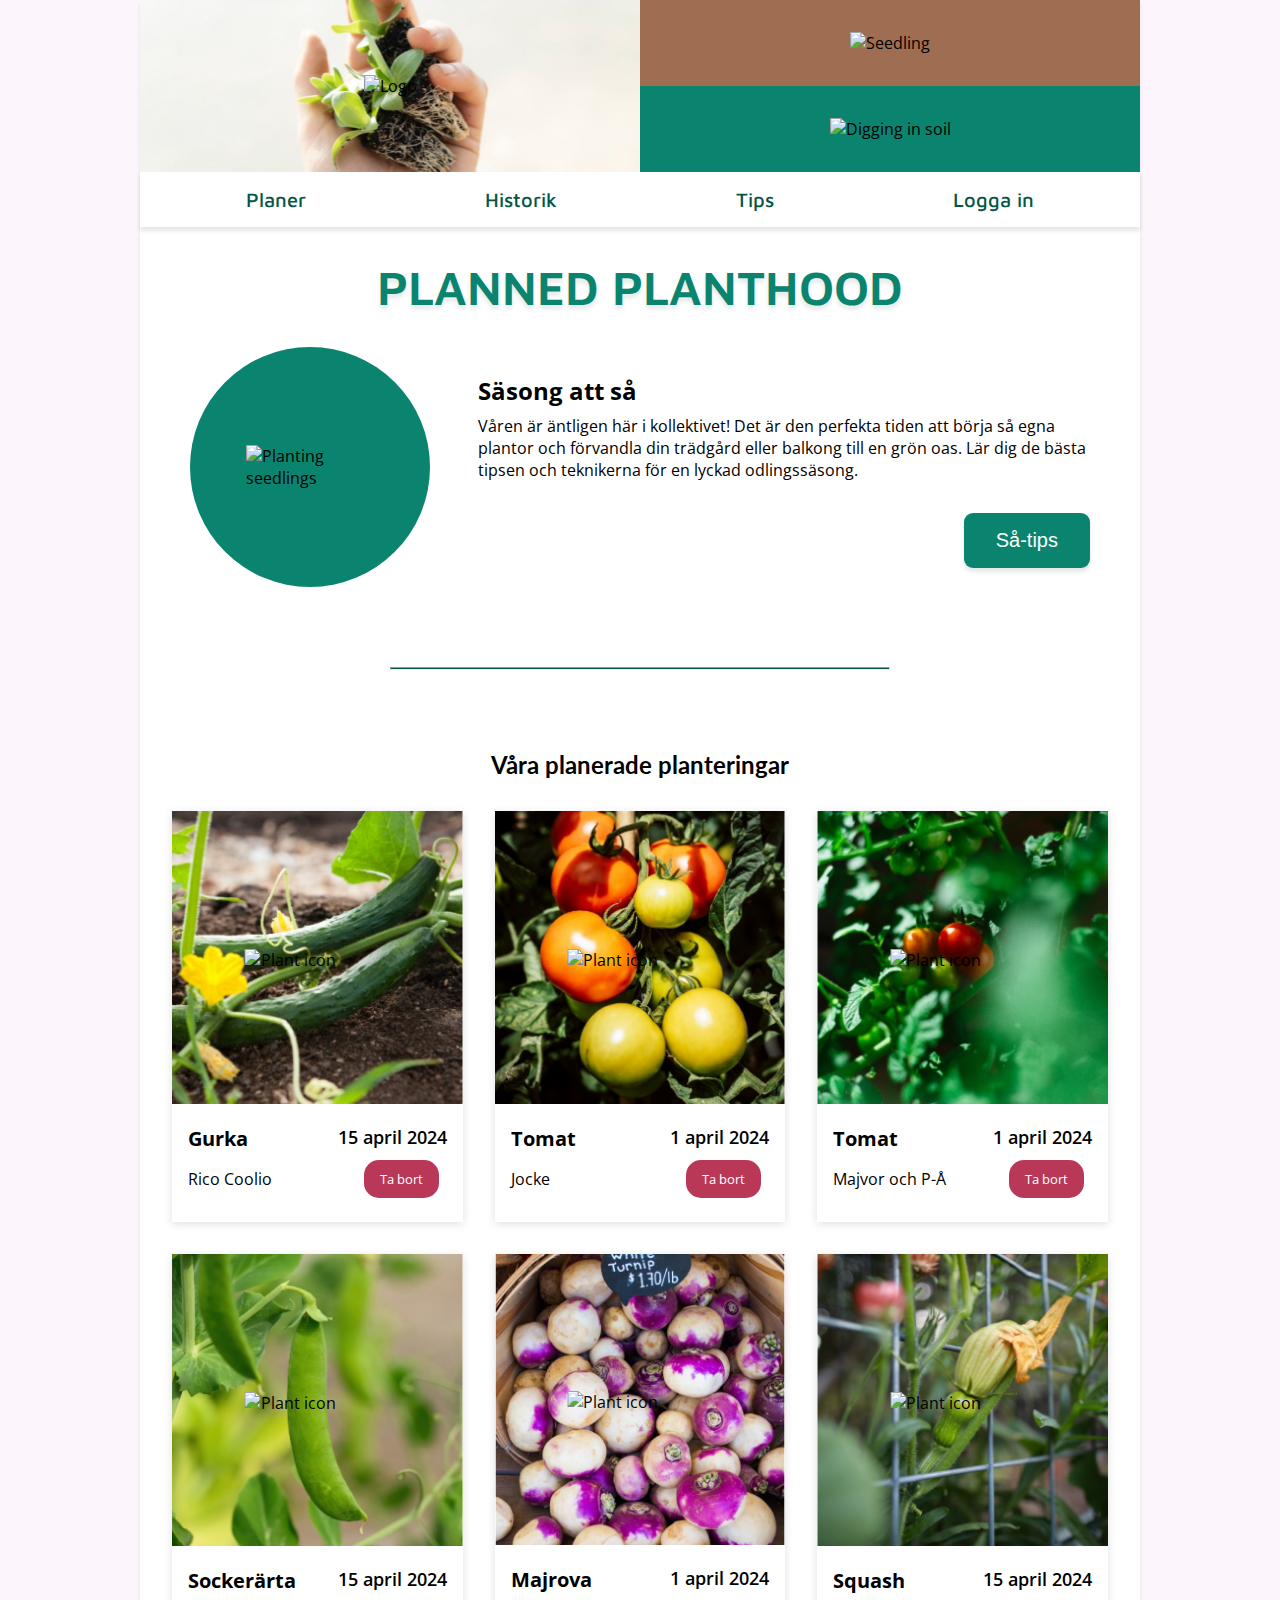
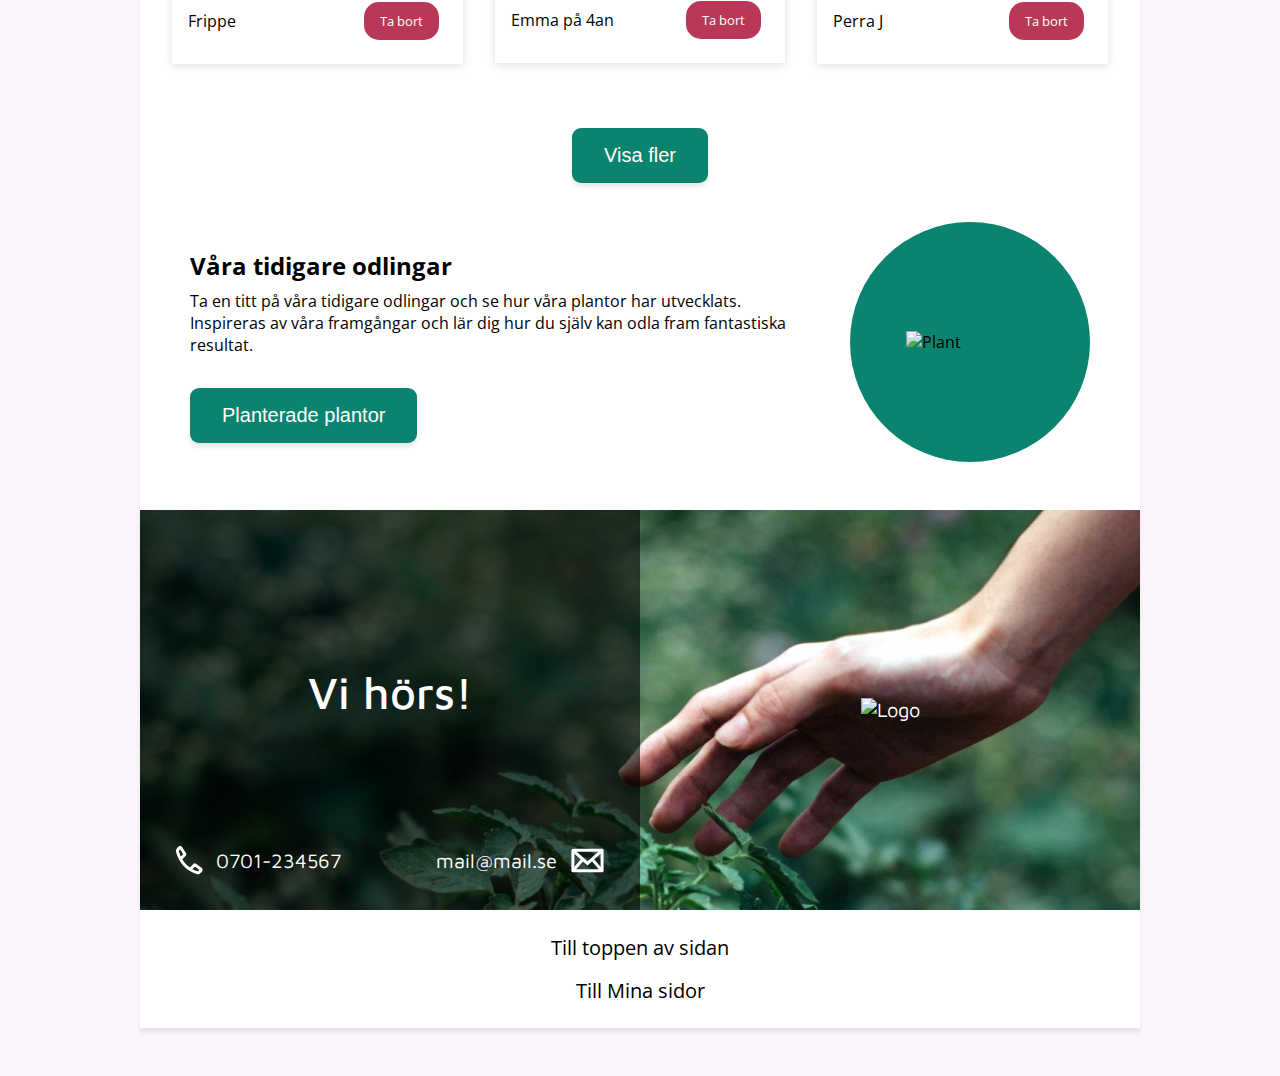
==== commit d9019941: "added link between pages" ====
--- a/index.html
+++ b/index.html
@@ -5,17 +5,17 @@
     <meta name="viewport" content="width=device-width, initial-scale=1.0" />
     <title>Planned Planthood</title>
     <link rel="stylesheet" href="index.css" />
-    <link rel="stylesheet" href="shared.css" />
+    <link rel="stylesheet" href="sharedstyles.css" />
     <link rel="icon" type="image/png" sizes="32x32" href="./assets/favicon.ico" />
   </head>
   <body>
-    <div class="wrapper"> 
+    <div class="wrapper">
       <header>
         <section class="hero">
-         <aside class="menu-svg"><a href="./mypage.html"><img src="assets/menu.svg" alt="Menu" /></a></aside>  <!-- For mobile view only -->
+          <aside class="menu-svg"><a href="./mypage.html"><img src="assets/menu.svg" alt="Menu" /></a></aside> <!-- For mobile view only -->
           <figure class="hero-box grid-1">
             <img src="./assets/Logo.svg" alt="Logo" />
-            </figure>
+          </figure>
           </aside>
           <aside class="hero-box grid-2">
             <img class="seedling" src="./assets/seedling.svg" alt="Seedling" />
@@ -25,76 +25,123 @@
           </aside>
         </section>
         <nav>
-          <a>Planer</a>
-          <a>Historik</a>
-          <a>Tips</a>
+          <a href="#">Planer</a>
+          <a href="#">Historik</a>
+          <a href="#">Tips</a>
           <a href="./mypage.html">Logga in</a>
         </nav>
       </header>
       <main>
-      <h1>PLANNED PLANTHOOD</h1>
-      <article class="featured-article">
-        <figure class="featured-img">
-          <img src="./assets/Vectorseedpackage.svg" alt="Planting seedlings">
-        </figure>
-        <article class="top-article">
-          <h2>Säsong att så</h2>
-          <p>
-            Våren är äntligen här i kollektivet! Det är den perfekta tiden att börja så egna plantor
-            och förvandla din trädgård eller balkong till en grön oas. Lär dig de bästa tipsen och
-            teknikerna för en lyckad odlingssäsong.
-          </p>
-          <button class="featured-btn">Så-tips</button>
+        <h1>PLANNED PLANTHOOD</h1>
+        <article class="featured-article">
+          <figure class="featured-img">
+            <img src="./assets/Vectorseedpackage.svg" alt="Planting seedlings">
+          </figure>
+          <section class="top-article">
+            <h2>Säsong att så</h2>
+            <p>
+              Våren är äntligen här i kollektivet! Det är den perfekta tiden att börja så egna plantor
+              och förvandla din trädgård eller balkong till en grön oas. Lär dig de bästa tipsen och
+              teknikerna för en lyckad odlingssäsong.
+            </p>
+            <button class="featured-btn">Så-tips</button>
+          </section>
         </article>
-      </article>
-      <div class="green-divider"></div>
-      <section class="plantations">
-        <h2>Våra planerade planteringar</h2>
-        <section class="plant-grid">
-          <article class="grid-box"> <figure class="grid-img"><img src="./assets/gurka2.jpg" alt="Cucumber"> <img class="img-icon" src="./assets/plant.svg" alt="Plant icon"></figure> <figcaption><h3>Gurka </h3><p class="date">15 april 2024</p> <p>Rico Coolio</p> <button class="remove-btn">Ta bort</button> <img class="remove-icon" src="./assets/trashcan.jpg" alt="Ta bort" /></figcaption></article>
-          <article class="grid-box "><figure class="grid-img"><img src="./assets/tomat1.jpg" alt="Tomato"><img class="img-icon" src="./assets/plant.svg" alt="Plant icon"></figure> <figcaption><h3>Tomat</h3><p class="date">1 april 2024</p> <p>Jocke</p> <button class="remove-btn">Ta bort</button> <img class="remove-icon" src="./assets/trashcan.jpg" alt="Ta bort" /> </figcaption></article>
-          <article class="grid-box "><figure class="grid-img"><img src="./assets/tomat2.jpg" alt="Tomato"><img class="img-icon" src="./assets/plant.svg" alt="Plant icon"></figure> <figcaption><h3>Tomat </h3><p class="date">1 april 2024</p> <p> Majvor och P-Å</p><button class="remove-btn">Ta bort</button> <img class="remove-icon" src="./assets/trashcan.jpg" alt="Ta bort" /> </figcaption></article>
-          <article class="grid-box "><figure class="grid-img"><img src="./assets/sockerärta.jpg" alt="Sockerärta"><img class="img-icon" src="./assets/plant.svg" alt="Plant icon"></figure> <figcaption><h3>Sockerärta </h3><p class="date">15 april 2024</p> <p>Frippe</p> <button class="remove-btn">Ta bort</button> <img class="remove-icon" src="./assets/trashcan.jpg" alt="Ta bort" /> </figcaption></article>
-          <article class="grid-box "><figure class="grid-img"><img src="./assets/majrova.jpg" alt="Majrova"><img class="img-icon" src="./assets/plant.svg" alt="Plant icon"></figure> <figcaption><h3>Majrova </h3><p class="date">1 april 2024</p> <p>Emma på 4an</p> <button class="remove-btn">Ta bort</button> <img class="remove-icon" src="./assets/trashcan.jpg" alt="Ta bort" /> </figcaption></article>
-          <article class="grid-box "><figure class="grid-img"><img src="./assets/squash.jpg" alt="Squash"><img class="img-icon" src="./assets/plant.svg" alt="Plant icon"></figure> <figcaption><h3>Squash </h3><p class="date">15 april 2024 </p><p>Perra J</p><button class="remove-btn">Ta bort</button> <img class="remove-icon" src="./assets/trashcan.jpg" alt="Ta bort" /> </figcaption></article>
+        <hr class="green-divider"></hr>
+        <section class="plantations">
+          <h2>Våra planerade planteringar</h2>
+          <section class="plant-grid">
+            <article class="grid-box">
+              <figure class="grid-img"><img src="./assets/gurka2.jpg" alt="Cucumber"> <img class="img-icon" src="./assets/plant.svg" alt="Plant icon"></figure>
+              <figcaption>
+                <h3>Gurka </h3>
+                <p class="date">15 april 2024</p>
+                <p>Rico Coolio</p>
+                <button class="remove-btn">Ta bort</button> <img class="remove-icon" src="./assets/trashcan.jpg" alt="Ta bort" />
+              </figcaption>
+            </article>
+            <article class="grid-box ">
+              <figure class="grid-img"><img src="./assets/tomat1.jpg" alt="Tomato"><img class="img-icon" src="./assets/plant.svg" alt="Plant icon"></figure>
+              <figcaption>
+                <h3>Tomat</h3>
+                <p class="date">1 april 2024</p>
+                <p>Jocke</p>
+                <button class="remove-btn">Ta bort</button> <img class="remove-icon" src="./assets/trashcan.jpg" alt="Ta bort" /> 
+              </figcaption>
+            </article>
+            <article class="grid-box ">
+              <figure class="grid-img"><img src="./assets/tomat2.jpg" alt="Tomato"><img class="img-icon" src="./assets/plant.svg" alt="Plant icon"></figure>
+              <figcaption>
+                <h3>Tomat </h3>
+                <p class="date">1 april 2024</p>
+                <p> Majvor och P-Å</p>
+                <button class="remove-btn">Ta bort</button> <img class="remove-icon" src="./assets/trashcan.jpg" alt="Ta bort" /> 
+              </figcaption>
+            </article>
+            <article class="grid-box ">
+              <figure class="grid-img"><img src="./assets/sockerärta.jpg" alt="Sockerärta"><img class="img-icon" src="./assets/plant.svg" alt="Plant icon"></figure>
+              <figcaption>
+                <h3>Sockerärta </h3>
+                <p class="date">15 april 2024</p>
+                <p>Frippe</p>
+                <button class="remove-btn">Ta bort</button> <img class="remove-icon" src="./assets/trashcan.jpg" alt="Ta bort" /> 
+              </figcaption>
+            </article>
+            <article class="grid-box ">
+              <figure class="grid-img"><img src="./assets/majrova.jpg" alt="Majrova"><img class="img-icon" src="./assets/plant.svg" alt="Plant icon"></figure>
+              <figcaption>
+                <h3>Majrova </h3>
+                <p class="date">1 april 2024</p>
+                <p>Emma på 4an</p>
+                <button class="remove-btn">Ta bort</button> <img class="remove-icon" src="./assets/trashcan.jpg" alt="Ta bort" /> 
+              </figcaption>
+            </article>
+            <article class="grid-box ">
+              <figure class="grid-img"><img src="./assets/squash.jpg" alt="Squash"><img class="img-icon" src="./assets/plant.svg" alt="Plant icon"></figure>
+              <figcaption>
+                <h3>Squash </h3>
+                <p class="date">15 april 2024 </p>
+                <p>Perra J</p>
+                <button class="remove-btn">Ta bort</button> <img class="remove-icon" src="./assets/trashcan.jpg" alt="Ta bort" /> 
+              </figcaption>
+            </article>
+          </section>
+          <div class="grid-btn">
+            <button class="featured-btn grid-btn">Visa fler</button>
+          </div>
         </section>
-        <div class="grid-btn">
-          <button class="featured-btn grid-btn">Visa fler</button>
-        </div>
-      </section>
-      <article class="featured-article bottom">
-        <figure class="featured-img">
-          <img src="./assets/plant.svg" alt="Plant">
-        </figure>
-        <aside class="bottom-article">
-          <h2>Våra tidigare odlingar</h2>
-          <p>
-            Ta en titt på våra tidigare odlingar och se hur våra plantor har utvecklats. Inspireras
-            av våra framgångar och lär dig hur du själv kan odla fram fantastiska resultat.
-          </p>
-          <button class="featured-btn">Planterade plantor</button>
-        </aside>
-      </article>
+        <article class="featured-article bottom">
+          <figure class="featured-img">
+            <img src="./assets/plant.svg" alt="Plant">
+          </figure>
+          <aside class="bottom-article">
+            <h2>Våra tidigare odlingar</h2>
+            <p>
+              Ta en titt på våra tidigare odlingar och se hur våra plantor har utvecklats. Inspireras
+              av våra framgångar och lär dig hur du själv kan odla fram fantastiska resultat.
+            </p>
+            <button class="featured-btn">Planterade plantor</button>
+          </aside>
+        </article>
       </main>
       <footer>
-        <div class="footer-left">
+        <section class="footer-left">
           <h2>Vi hörs!</h2>
           <div class="contact-info">
             <p><img src="./assets/phone.svg" alt="Phone" />0701-234567</p>
             <p>mail@mail.se <img src="./assets/envelope.svg" alt="Mail" /></p>
           </div>
-        </div>
-        <div class="footer-right">
+        </section>
+        <section class="footer-right">
           <figure class="logo">
             <img src="./assets/Logo.svg" alt="Logo" />
           </figure>
-        </div>
+        </section>
       </footer>
       <section class="end-info">
-        <a href="./mypage.html"><img class="back-arrow" src="./assets/back-arrow.svg" alt="Go back"></a>
         <a href="#top"> Till toppen av sidan</a>
+        <a href="./mypage.html">Till Mina sidor</a>
       </section>
-    
     </div>
   </body>
-</html>
+</html>--- a/index.css
+++ b/index.css
@@ -1,4 +1,4 @@
-/*Header*/
+/*HEADER*/
 
 header {
   display: flex;
@@ -6,7 +6,6 @@
   align-items: center;
   justify-content: center;
   width: 100%;
-  /* max-height: 20rem */
 }
 
 .hero {
@@ -57,6 +56,8 @@
   max-width: 70%;
   padding: 2rem 0;
 }
+
+/*MAIN*/
 
 /*First article*/
 
@@ -120,6 +121,7 @@
 }
 
 /*Plant grid*/
+
 .plantations > h2 {
   text-align: center;
   margin-bottom: 2rem;
@@ -161,7 +163,7 @@
   align-self: flex-start;
 }
 
-/*Footer*/
+/*FOOTER*/
 
 footer {
   display: grid;
@@ -219,11 +221,6 @@
   }
 }
 
-.end-info {
-  padding: 2rem;
-  grid-column: 1/3;
-  text-align: center;
-}
 
 /** Media queries **/
 
--- a/sharedstyles.css
+++ b/sharedstyles.css
@@ -0,0 +1,222 @@
+@import url("https://fonts.googleapis.com/css2?family=Maven+Pro:wght@400..900&display=swap");
+@import url("https://fonts.googleapis.com/css2?family=Open+Sans:ital,wght@0,300..800;1,300..800&display=swap");
+@import url("https://fonts.googleapis.com/css2?family=Lato:ital,wght@0,100;0,300;0,400;0,700;0,900;1,100;1,300;1,400;1,700;1,900&display=swap");
+@import url("https://fonts.googleapis.com/css2?family=Inter:wght@100..900&display=swap");
+
+:root {
+  --green: #0a846e;
+  --greenheader: #055647;
+  --brown: #9e6d52;
+  --shadow: 0 4px 4px rgba(3, 56, 47, 0.11);
+}
+
+* {
+  margin: 0;
+  padding: 0;
+  box-sizing: border-box;
+}
+
+body {
+  background-color: #fcf6fc;
+  display: flex;
+  flex-direction: column;
+  align-items: center;
+  font-family: "Open Sans", sans-serif;
+}
+
+.wrapper {
+  background-color: #ffff;
+  max-width: 1000px;
+  margin-bottom: 3rem;
+  box-shadow: var(--shadow);
+}
+
+main {
+  display: flex;
+  flex-direction: column;
+  align-items: center;
+  justify-content: center;
+}
+
+header {
+  nav {
+    display: flex;
+    justify-content: space-around;
+    width: 100%;
+    padding: 1rem;
+    font-family: "Maven Pro", sans-serif;
+    font-size: 20px;
+    background-color: white;
+    font-weight: 500;
+    box-shadow: 0 4px 4px rgba(3, 56, 47, 0.11);
+  }
+  nav a {
+    color: #055647;
+  }
+
+  .menu-svg {
+    display: none;
+  }
+}
+
+a,
+button {
+  cursor: pointer;
+}
+
+button:hover {
+  transform: scale(1.1);
+  transition: 0.2s ease-in-out;
+}
+
+a {
+  text-decoration: none;
+  color: black;
+  transition: 0.2s ease-in-out;
+}
+
+a:hover {
+  transform: scale(1.1);
+}
+
+.featured-btn {
+  background-color: var(--green);
+  color: #ffff;
+  border-radius: 9px;
+  box-shadow: var(--shadow);
+  border: none;
+  width: max-content;
+  margin-top: 2rem;
+  font-weight: 500;
+}
+
+.end-info {
+  padding: 1.5rem;
+  grid-column: 1/3;
+  font-size: 20px;
+  display: flex;
+  flex-direction: column;
+  align-items: center;
+  justify-content: center;
+  gap: 1rem;
+}
+
+.grid-box {
+  box-shadow: rgba(99, 99, 99, 0.2) 0px 2px 8px 0px;
+
+  .grid-img {
+    position: relative;
+    width: 100%;
+    height: auto;
+  }
+
+  .img-icon {
+    position: absolute;
+    top: 50%;
+    left: 50%;
+    transform: translate(-50%, -50%);
+    width: 50%;
+  }
+
+  figcaption {
+    display: grid;
+    grid-template-columns: 1fr 1fr;
+    justify-items: stretch;
+    align-items: stretch;
+    padding: 1rem;
+  }
+
+  img {
+    width: 100%;
+  }
+
+  p {
+    margin: 1rem 0;
+  }
+
+  figcaption h3 {
+    font-size: 20px;
+  }
+
+  figcaption .date {
+    text-align: end;
+    font-weight: 600;
+    font-size: 18px;
+    margin: 0;
+  }
+
+  figcaption .remove-btn {
+    width: fit-content;
+    justify-self: end;
+    margin: 0.5rem;
+    background-color: #b93857;
+    color: white;
+    padding: 0 1rem;
+    border-radius: 15px;
+    border: none;
+    font-family: "Open Sans", sans-serif;
+  }
+
+  figcaption .remove-icon {
+    display: none;
+  }
+}
+
+/** Media queries **/
+
+@media (max-width: 800px) {
+  main {
+    width: 100%;
+  }
+
+  .wrapper {
+    margin-bottom: 0;
+  }
+
+  header {
+    .menu-svg {
+      position: absolute;
+      top: 10px;
+      right: 10px;
+      z-index: 10;
+      display: block;
+      cursor: pointer;
+    }
+
+    nav {
+      display: none;
+    }
+  }
+
+  .grid-box {
+    figcaption {
+      padding: 0.5rem;
+    }
+
+    figcaption .date,
+    p {
+      font-size: 13px;
+    }
+
+    figcaption h3 {
+      font-size: 15px;
+    }
+
+    figcaption .remove-btn {
+      display: none;
+    }
+
+    figcaption .remove-icon {
+      display: block;
+      width: 20px;
+      height: 20px;
+      align-self: center;
+      justify-self: end;
+      cursor: pointer;
+    }
+  }
+  .featured-btn {
+    font-weight: 400;
+    text-transform: uppercase;
+  }
+}
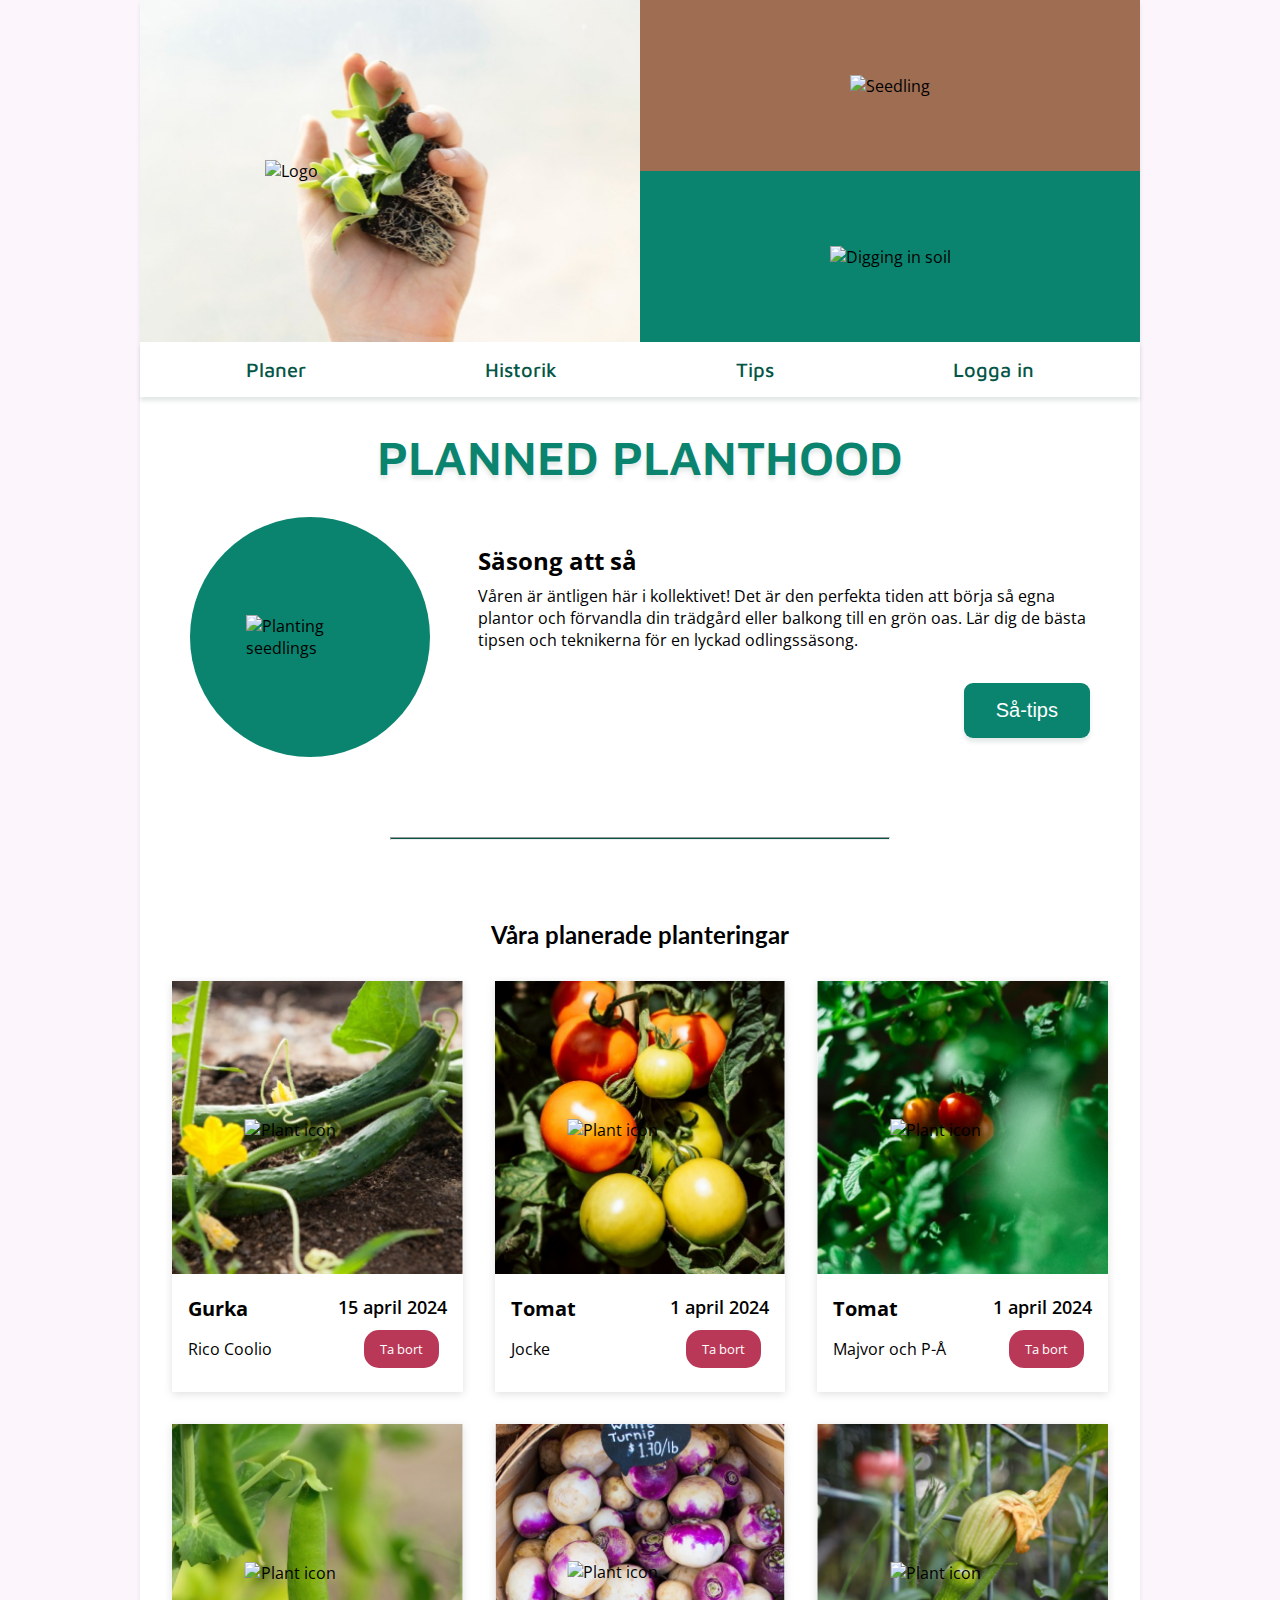
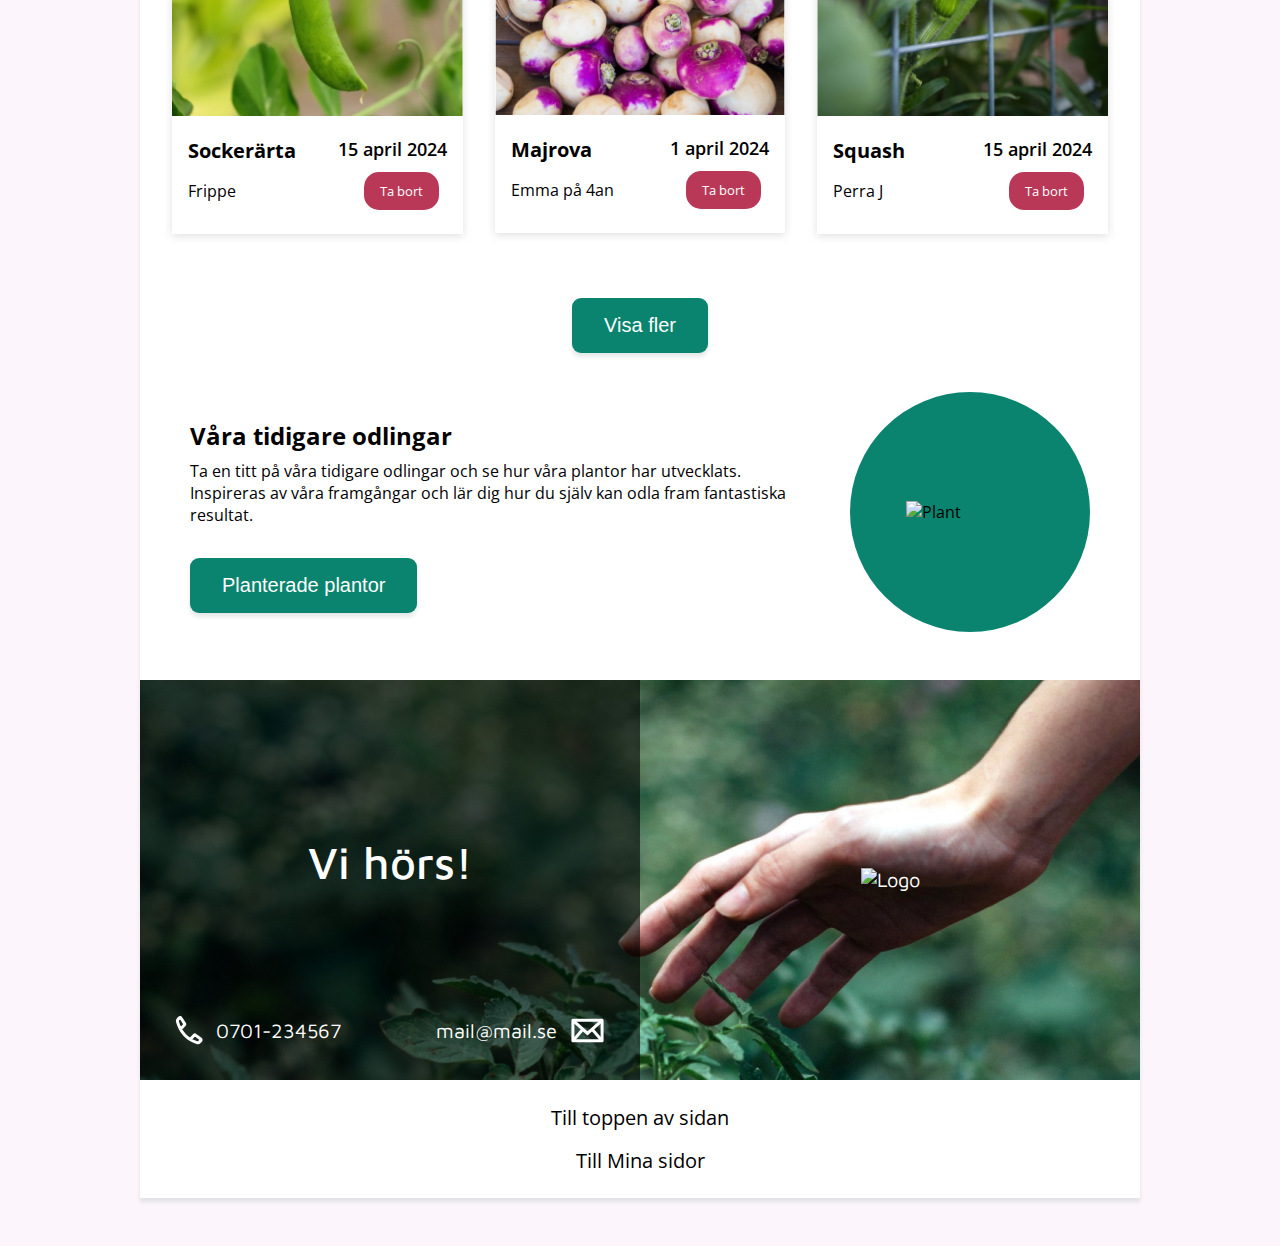
==== commit 9139d140: "removed unused files and small styling fixes" ====
--- a/index.html
+++ b/index.html
@@ -49,10 +49,10 @@
         </article>
         <hr class="green-divider"></hr>
         <section class="plantations">
-          <h2>Våra planerade planteringar</h2>
+          <h2>Våra planerade planteringar</h2> 
           <section class="plant-grid">
             <article class="grid-box">
-              <figure class="grid-img"><img src="./assets/gurka2.jpg" alt="Cucumber"> <img class="img-icon" src="./assets/plant.svg" alt="Plant icon"></figure>
+              <figure class="grid-img" ><img src="./assets/gurka2.jpg" alt="Cucumber"><img class="img-icon" src="./assets/plant.svg" alt="Plant icon"></figure>
               <figcaption>
                 <h3>Gurka </h3>
                 <p class="date">15 april 2024</p>
@@ -60,7 +60,7 @@
                 <button class="remove-btn">Ta bort</button> <img class="remove-icon" src="./assets/trashcan.jpg" alt="Ta bort" />
               </figcaption>
             </article>
-            <article class="grid-box ">
+            <article class="grid-box">
               <figure class="grid-img"><img src="./assets/tomat1.jpg" alt="Tomato"><img class="img-icon" src="./assets/plant.svg" alt="Plant icon"></figure>
               <figcaption>
                 <h3>Tomat</h3>
@@ -78,7 +78,7 @@
                 <button class="remove-btn">Ta bort</button> <img class="remove-icon" src="./assets/trashcan.jpg" alt="Ta bort" /> 
               </figcaption>
             </article>
-            <article class="grid-box ">
+            <article class="grid-box">
               <figure class="grid-img"><img src="./assets/sockerärta.jpg" alt="Sockerärta"><img class="img-icon" src="./assets/plant.svg" alt="Plant icon"></figure>
               <figcaption>
                 <h3>Sockerärta </h3>
@@ -87,7 +87,7 @@
                 <button class="remove-btn">Ta bort</button> <img class="remove-icon" src="./assets/trashcan.jpg" alt="Ta bort" /> 
               </figcaption>
             </article>
-            <article class="grid-box ">
+            <article class="grid-box">
               <figure class="grid-img"><img src="./assets/majrova.jpg" alt="Majrova"><img class="img-icon" src="./assets/plant.svg" alt="Plant icon"></figure>
               <figcaption>
                 <h3>Majrova </h3>
@@ -96,7 +96,7 @@
                 <button class="remove-btn">Ta bort</button> <img class="remove-icon" src="./assets/trashcan.jpg" alt="Ta bort" /> 
               </figcaption>
             </article>
-            <article class="grid-box ">
+            <article class="grid-box">
               <figure class="grid-img"><img src="./assets/squash.jpg" alt="Squash"><img class="img-icon" src="./assets/plant.svg" alt="Plant icon"></figure>
               <figcaption>
                 <h3>Squash </h3>
--- a/index.css
+++ b/index.css
@@ -12,7 +12,6 @@
   display: grid;
   grid-template-columns: 1fr 1fr;
   width: 100%;
-  position: relative;
 }
 
 .menu-svg {
@@ -26,6 +25,15 @@
   background-repeat: no-repeat;
   background-position: center;
   background-size: cover;
+  display: flex;
+  flex-direction: column;
+  justify-content: center;
+  
+  img {
+    align-self: center;
+    width: 50%;
+    margin: 10rem 0;
+  }
 }
 
 .hero-box {
@@ -40,6 +48,10 @@
   display: flex;
   align-items: center;
   justify-content: center;
+  
+  img {
+    margin: 2rem 0;
+  }
 }
 
 .grid-2 {
@@ -52,10 +64,6 @@
   background-color: var(--green);
 }
 
-.hero-box img {
-  max-width: 70%;
-  padding: 2rem 0;
-}
 
 /*MAIN*/
 
@@ -78,11 +86,11 @@
   padding: 3rem;
   height: 15rem;
   width: 15rem;
-}
-
-.featured-img img {
-  padding: 1rem;
-  width: 10rem;
+
+  img {
+    padding: 1rem;
+    width: 10rem;
+  }
 }
 
 .top-article {
@@ -221,7 +229,6 @@
   }
 }
 
-
 /** Media queries **/
 
 @media (max-width: 800px) {
@@ -240,6 +247,9 @@
       grid-column: 1 / 4;
       grid-row: 1 / 2;
       min-height: 60vh;
+      img {
+        margin: 5rem 0
+      }
     }
 
     .grid-2 {
--- a/sharedstyles.css
+++ b/sharedstyles.css
@@ -1,7 +1,6 @@
 @import url("https://fonts.googleapis.com/css2?family=Maven+Pro:wght@400..900&display=swap");
 @import url("https://fonts.googleapis.com/css2?family=Open+Sans:ital,wght@0,300..800;1,300..800&display=swap");
 @import url("https://fonts.googleapis.com/css2?family=Lato:ital,wght@0,100;0,300;0,400;0,700;0,900;1,100;1,300;1,400;1,700;1,900&display=swap");
-@import url("https://fonts.googleapis.com/css2?family=Inter:wght@100..900&display=swap");
 
 :root {
   --green: #0a846e;
@@ -99,6 +98,20 @@
   align-items: center;
   justify-content: center;
   gap: 1rem;
+
+  a {
+    text-decoration: none;
+    background: linear-gradient(to right, rgb(255, 255, 255), rgb(255, 255, 255)),
+      linear-gradient(to right, rgb(44, 161, 182), rgb(128, 169, 202), rgb(88, 98, 213));
+    background-size: 100% 2px, 0 2px;
+    background-position: 100% 100%, 0 100%;
+    background-repeat: no-repeat;
+    transition: 0.2s ease-in-out;
+  }
+
+  a:hover {
+    background-size: 0 2px, 100% 2px;
+  }
 }
 
 .grid-box {
@@ -116,6 +129,13 @@
     left: 50%;
     transform: translate(-50%, -50%);
     width: 50%;
+  } 
+  img {
+    width: 100%;
+  }
+
+  p {
+    margin: 1rem 0;
   }
 
   figcaption {
@@ -124,14 +144,6 @@
     justify-items: stretch;
     align-items: stretch;
     padding: 1rem;
-  }
-
-  img {
-    width: 100%;
-  }
-
-  p {
-    margin: 1rem 0;
   }
 
   figcaption h3 {
@@ -191,30 +203,31 @@
   .grid-box {
     figcaption {
       padding: 0.5rem;
+
+      .date,
+      p {
+        font-size: 13px;
+      }
+
+      h3 {
+        font-size: 15px;
+      }
+
+      .remove-btn {
+        display: none;
+      }
+
+      .remove-icon {
+        display: block;
+        width: 20px;
+        height: 20px;
+        align-self: center;
+        justify-self: end;
+        cursor: pointer;
+      }
     }
-
-    figcaption .date,
-    p {
-      font-size: 13px;
-    }
-
-    figcaption h3 {
-      font-size: 15px;
-    }
-
-    figcaption .remove-btn {
-      display: none;
-    }
-
-    figcaption .remove-icon {
-      display: block;
-      width: 20px;
-      height: 20px;
-      align-self: center;
-      justify-self: end;
-      cursor: pointer;
-    }
-  }
+  }
+
   .featured-btn {
     font-weight: 400;
     text-transform: uppercase;
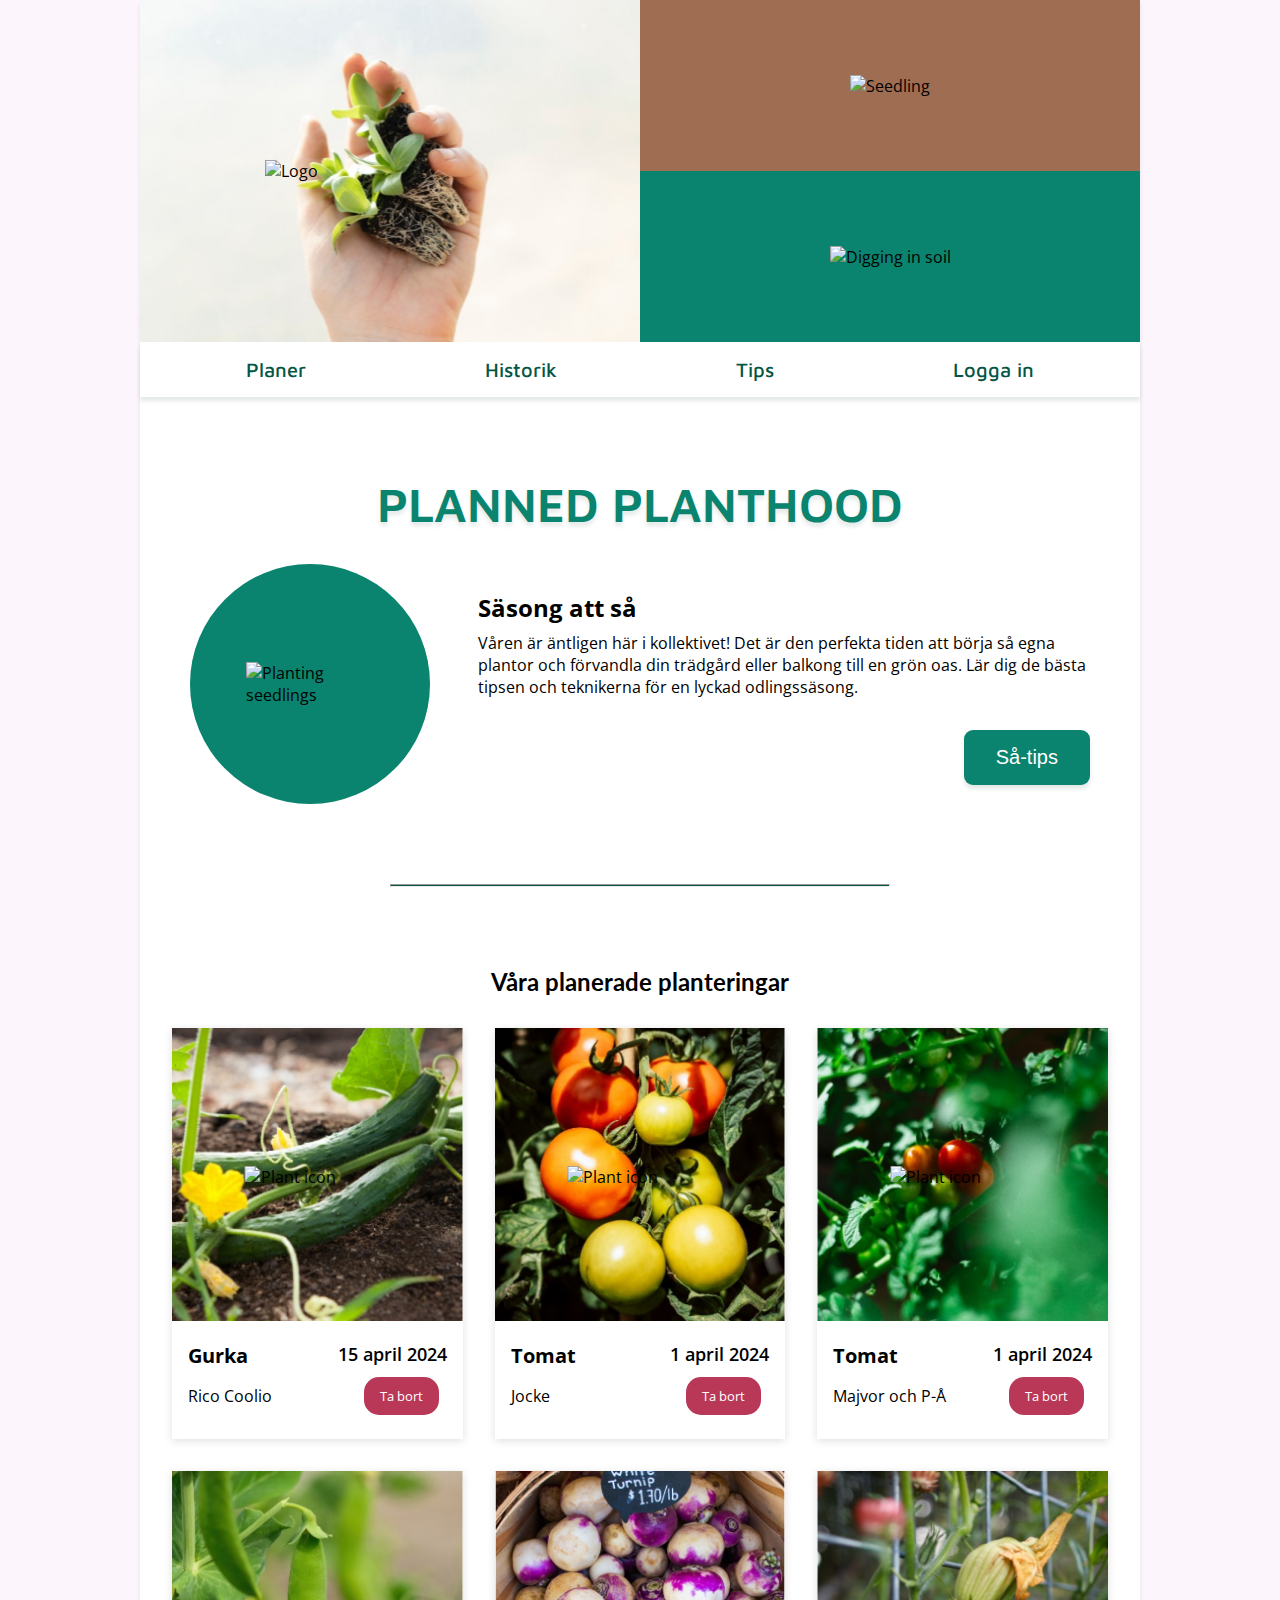
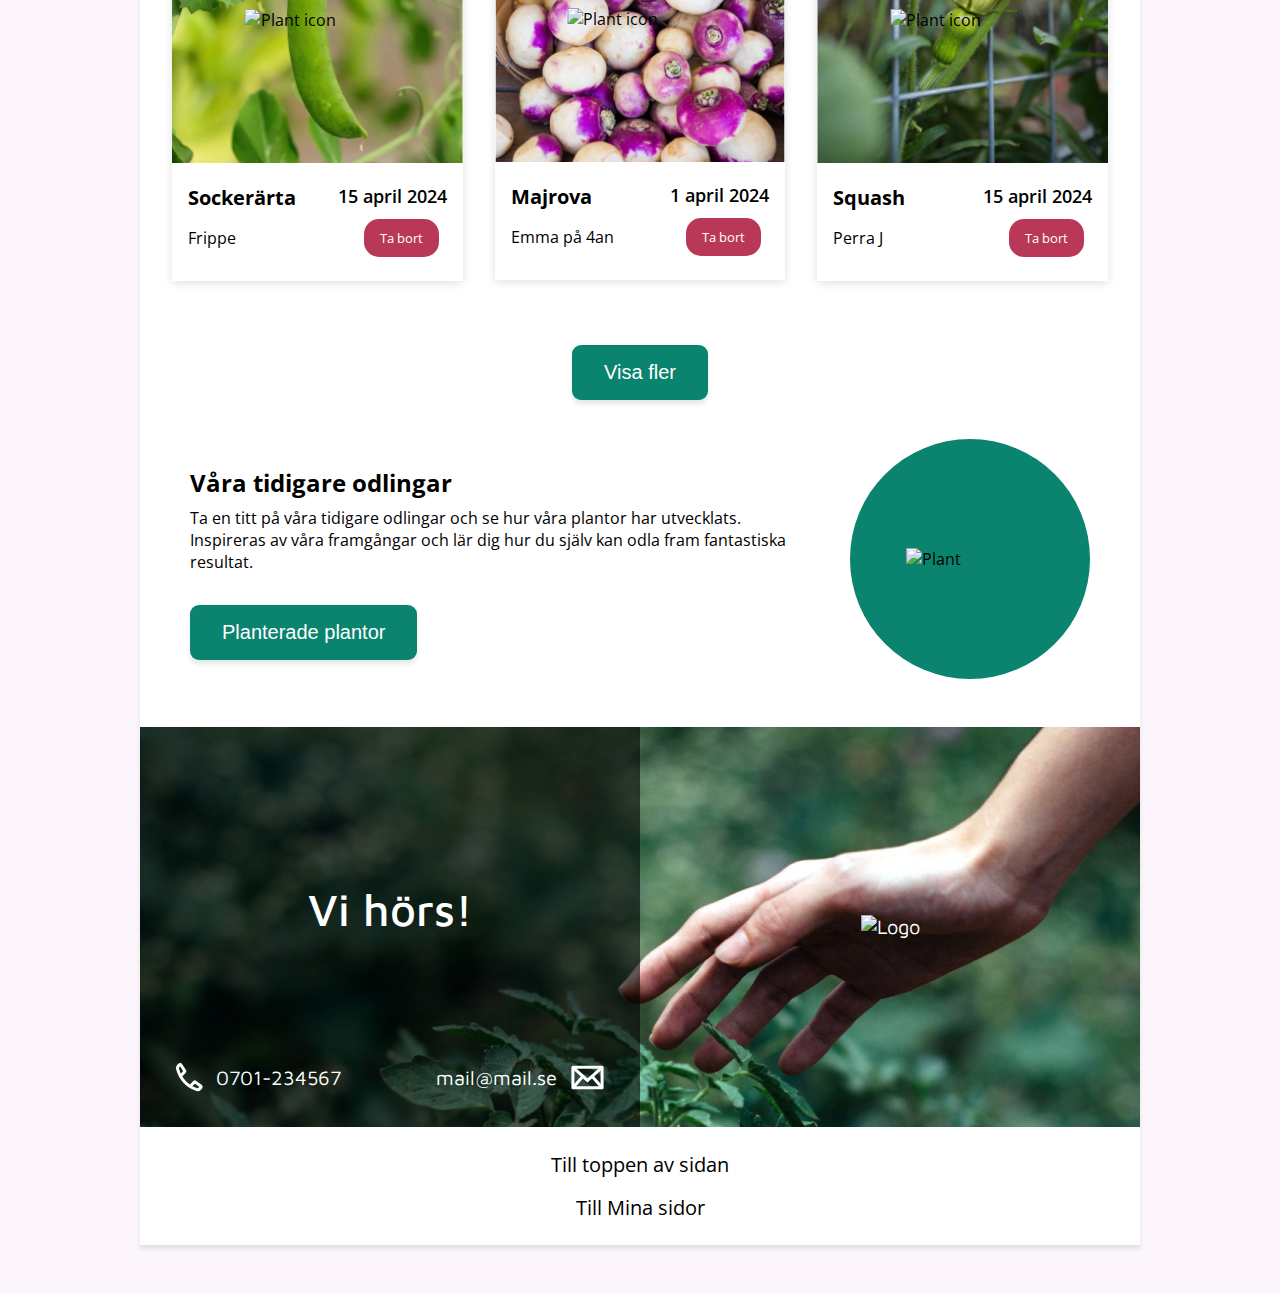
==== commit cd465544: "added scrolling banner" ====
--- a/index.html
+++ b/index.html
@@ -30,6 +30,9 @@
           <a href="#">Tips</a>
           <a href="./mypage.html">Logga in</a>
         </nav>
+        <div class="scrolling-banner">
+          <span>🌻 Glöm inte att anmäla er till säsongens Skördefest! Kiosken är öppen och Planterz bjuder upp till dans 🌻</span>
+        </div>  
       </header>
       <main>
         <h1>PLANNED PLANTHOOD</h1>
--- a/index.css
+++ b/index.css
@@ -28,7 +28,7 @@
   display: flex;
   flex-direction: column;
   justify-content: center;
-  
+
   img {
     align-self: center;
     width: 50%;
@@ -48,7 +48,7 @@
   display: flex;
   align-items: center;
   justify-content: center;
-  
+
   img {
     margin: 2rem 0;
   }
@@ -64,6 +64,31 @@
   background-color: var(--green);
 }
 
+.scrolling-banner {
+  overflow: hidden;
+  white-space: nowrap;
+  box-sizing: border-box;
+  width: 100%;
+  position: relative;
+  margin: 0;
+  padding: 10px 0;
+
+  span {
+    display: inline-block;
+    padding-left: 100%;
+    animation: scrollText 50s linear infinite;
+    font-size: 1.2rem;
+  }
+}
+
+@keyframes scrollText {
+  0% {
+    transform: translateX(0%);
+  }
+  100% {
+    transform: translateX(-100%);
+  }
+}
 
 /*MAIN*/
 
@@ -248,7 +273,7 @@
       grid-row: 1 / 2;
       min-height: 60vh;
       img {
-        margin: 5rem 0
+        margin: 5rem 0;
       }
     }
 
@@ -268,6 +293,10 @@
 
     .hero-box img {
       width: 60%;
+    }
+
+    .scrolling-banner {
+      display: none;
     }
   }
 
